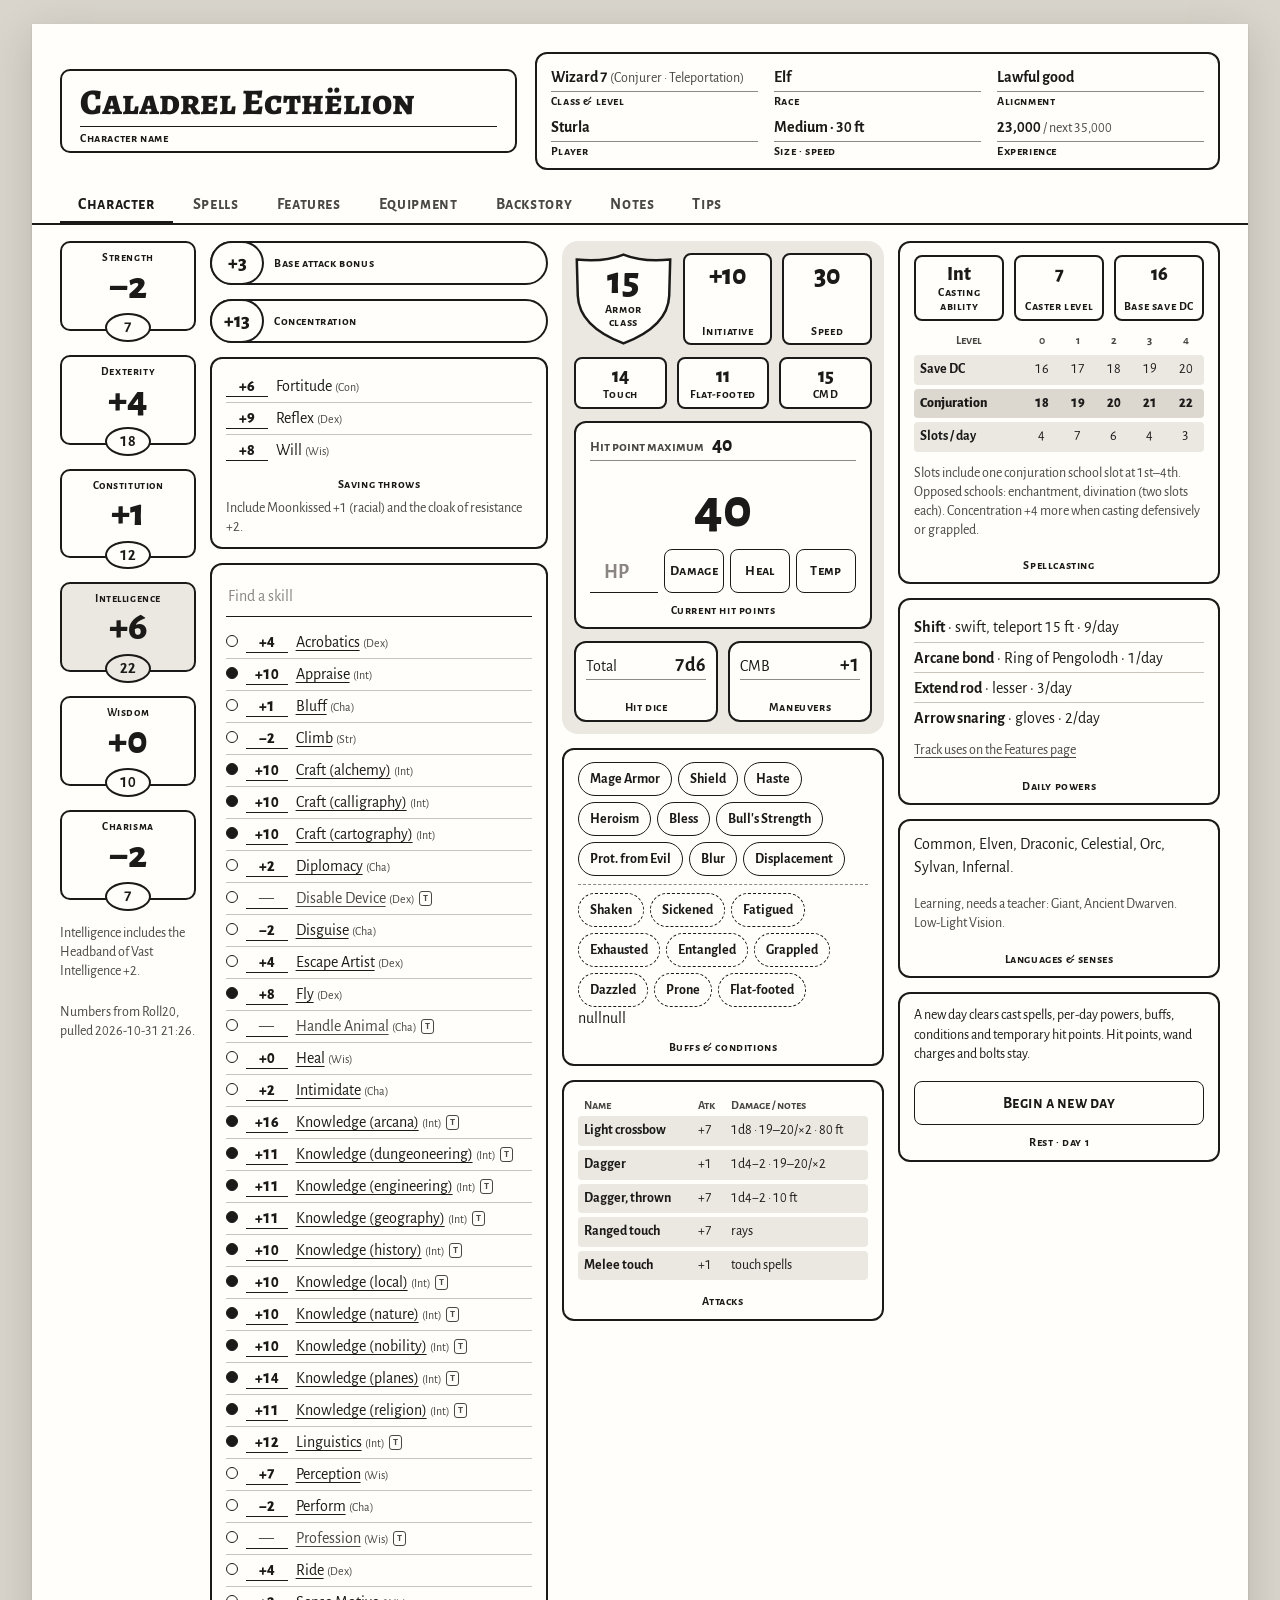
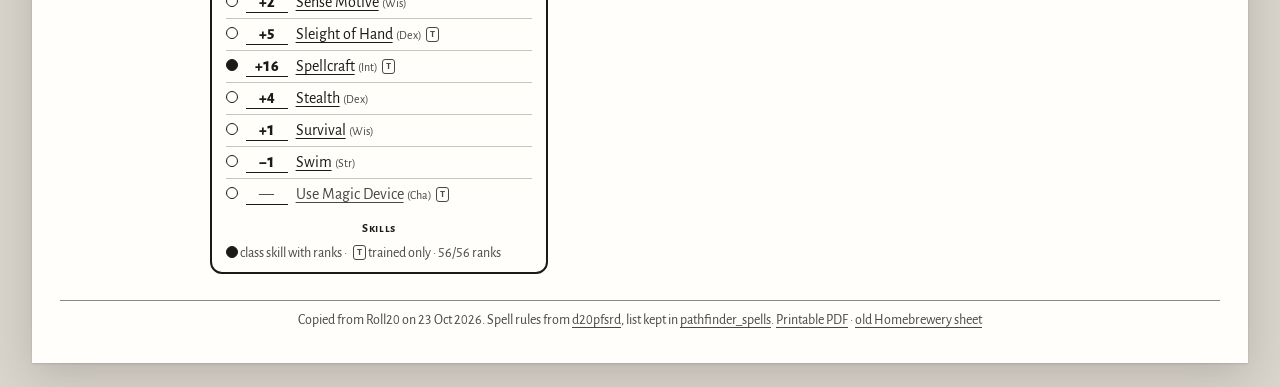
==== site/index.html @ cf898546 "feat(site): slots-left bar and cast buttons on the Spells tab Sticky bar with prepared slots left pe" ====
<!doctype html>
<html lang="en">
<head>
<meta charset="utf-8">
<meta name="viewport" content="width=device-width, initial-scale=1, viewport-fit=cover">
<meta name="robots" content="noindex, nofollow">
<meta name="theme-color" content="#d8d4cb">
<title>Caladrel Ecthëlion · Wizard 7</title>
<link rel="preload" href="fonts/AlegreyaSans-400-latin.woff2" as="font" type="font/woff2" crossorigin>
<link rel="preload" href="fonts/AlegreyaSansSC-700-latin.woff2" as="font" type="font/woff2" crossorigin>
<link rel="stylesheet" href="fonts/alegreya.css?v=10">
<link rel="stylesheet" href="paper.css?v=10">
<link rel="stylesheet" href="sheet.css?v=15">
<link rel="manifest" href="manifest.json">
<link rel="apple-touch-icon" href="apple-touch-icon.png">
<link rel="icon" href="data:image/svg+xml,%3Csvg xmlns='http://www.w3.org/2000/svg' viewBox='0 0 32 32'%3E%3Cpath d='M16 2 29 7v9c0 7-6 12-13 14C9 28 3 23 3 16V7z' fill='%23fff' stroke='%23111' stroke-width='2'/%3E%3Ctext x='16' y='21' font-family='serif' font-weight='700' font-size='13' text-anchor='middle'%3E15%3C/text%3E%3C/svg%3E">
</head>
<body>
<div class="paper">

<header class="masthead">
  <div class="namebox">
    <div class="scroll">
      <span class="field-line name">Caladrel Ecthëlion</span>
      <span class="lbl">Character name</span>
    </div>
  </div>
  <dl class="bio box">
    <div><dt>Class &amp; level</dt><dd>Wizard 7 <span class="nb">(Conjurer · Teleportation)</span></dd></div>
    <div><dt>Race</dt><dd>Elf</dd></div>
    <div><dt>Alignment</dt><dd>Lawful good</dd></div>
    <div><dt>Player</dt><dd>Sturla</dd></div>
    <div><dt>Size · speed</dt><dd>Medium · 30 ft</dd></div>
    <div><dt>Experience</dt><dd>23,000 <span class="nb">/ next 35,000</span></dd></div>
  </dl>
</header>

<nav class="tabs" aria-label="Sheet pages">
  <a class="tab" href="#character">Character</a>
  <a class="tab" href="#spells">Spells</a>
  <a class="tab" href="#features">Features</a>
  <a class="tab" href="#gear">Equipment</a>
  <a class="tab" href="#story">Backstory</a>
  <a class="tab" href="#notes">Notes</a>
  <a class="tab" href="#tips">Tips</a>
</nav>

<main>
<!-- ============ CHARACTER ============ -->
<section id="s-character" class="page page-character" aria-labelledby="h-character">
  <h2 id="h-character" class="visually-hidden">Character</h2>

  <div class="col col-abilities">
    <ul class="abilities" aria-label="Ability scores">
      <li class="ability"><span class="lbl">Strength</span><b class="mod" data-f="abilities.Str.mod" data-fmt="sign">−2</b><span class="score" data-f="abilities.Str.score">7</span></li>
      <li class="ability"><span class="lbl">Dexterity</span><b class="mod" data-f="abilities.Dex.mod" data-fmt="sign">+4</b><span class="score" data-f="abilities.Dex.score">18</span></li>
      <li class="ability"><span class="lbl">Constitution</span><b class="mod" data-f="abilities.Con.mod" data-fmt="sign">+1</b><span class="score" data-f="abilities.Con.score">12</span></li>
      <li class="ability key-ability"><span class="lbl">Intelligence</span><b class="mod" data-f="abilities.Int.mod" data-fmt="sign">+6</b><span class="score" data-f="abilities.Int.score">22</span></li>
      <li class="ability"><span class="lbl">Wisdom</span><b class="mod" data-f="abilities.Wis.mod" data-fmt="sign">+0</b><span class="score" data-f="abilities.Wis.score">10</span></li>
      <li class="ability"><span class="lbl">Charisma</span><b class="mod" data-f="abilities.Cha.mod" data-fmt="sign">−2</b><span class="score" data-f="abilities.Cha.score">7</span></li>
    </ul>
    <p class="fine">Intelligence includes the Headband of Vast Intelligence +2.</p>
    <p class="fine" id="facts-src"></p>
  </div>

  <div class="col col-skills">
    <div class="pill"><b data-f="bab" data-fmt="sign">+3</b><span class="lbl">Base attack bonus</span></div>
    <div class="pill"><b data-f="concentration" data-fmt="sign">+13</b><span class="lbl">Concentration</span></div>

    <div class="box panel saves">
      <ul class="lines">
        <li><span class="slot" data-f="saves.fort" data-fmt="sign">+6</span><span class="nm">Fortitude <small>(Con)</small></span></li>
        <li><span class="slot" data-f="saves.ref" data-fmt="sign">+9</span><span class="nm">Reflex <small>(Dex)</small></span></li>
        <li><span class="slot" data-f="saves.will" data-fmt="sign">+8</span><span class="nm">Will <small>(Wis)</small></span></li>
      </ul>
      <span class="lbl">Saving throws</span>
      <p class="fine">Include Moonkissed +1 (racial) and the cloak of resistance +2.</p>
    </div>

    <div class="box panel skills">
      <label class="visually-hidden" for="skill-q">Find a skill</label>
      <input class="input skill-q" id="skill-q" type="search" placeholder="Find a skill" autocomplete="off">
      <ul class="lines bubbles" id="skill-list"></ul>
      <span class="lbl">Skills</span>
      <p class="fine"><i class="bub on" aria-hidden="true"></i> class skill with ranks · <span class="tr">T</span> trained only · <span data-f="ranks.spent">56</span>/<span data-f="ranks.pool">56</span> ranks</p>
    </div>
  </div>

  <div class="col col-combat">
    <div class="grey">
      <div class="trio">
        <div class="shield" aria-label="Armor class"><b data-f="ac">15</b><span class="lbl">Armor<br>class</span></div>
        <div class="sq"><b data-f="initiative" data-fmt="sign">+10</b><span class="lbl">Initiative</span></div>
        <div class="sq"><b data-f="speed">30</b><span class="lbl">Speed</span></div>
      </div>
      <div class="trio small">
        <div class="sq"><b data-f="touch">14</b><span class="lbl">Touch</span></div>
        <div class="sq"><b data-f="flatfooted">11</b><span class="lbl">Flat-footed</span></div>
        <div class="sq"><b data-f="cmd">15</b><span class="lbl">CMD</span></div>
      </div>

      <div class="box hp" aria-labelledby="hp-lbl">
        <p class="max">Hit point maximum <span class="u" data-f="hp_max">40</span></p>
        <div class="hp-row">
          <output class="hp-now" id="hp-now" aria-live="polite">40</output>
          <span class="hp-temp" id="hp-temp-wrap" hidden>+<output id="hp-temp">0</output> temp</span>
          <span class="state" id="hp-stamp" hidden>Disabled</span>
        </div>
        <div class="hp-ctl">
          <label class="visually-hidden" for="hp-amt">Amount</label>
          <input class="input hp-amt" id="hp-amt" type="number" inputmode="numeric" min="0" max="99" placeholder="HP">
          <button class="btn" type="button" data-hp="dmg">Damage</button>
          <button class="btn" type="button" data-hp="heal">Heal</button>
          <button class="btn" type="button" data-hp="temp">Temp</button>
        </div>
        <span class="lbl" id="hp-lbl">Current hit points</span>
      </div>

      <div class="duo">
        <div class="box sm"><p class="pair"><span>Total</span><b data-f="hit_dice">7d6</b></p><span class="lbl">Hit dice</span></div>
        <div class="box sm"><p class="pair"><span>CMB</span><b data-f="cmb" data-fmt="sign">+1</b></p><span class="lbl">Maneuvers</span></div>
      </div>
    </div>

    <div class="box fx-box">
      <div data-fx></div>
      <span class="lbl">Buffs &amp; conditions</span>
    </div>

    <div class="box attacks">
      <table class="grid">
        <thead><tr><th scope="col">Name</th><th scope="col">Atk</th><th scope="col">Damage / notes</th></tr></thead>
        <tbody>
          <tr><th scope="row">Light crossbow</th><td data-f="attacks.crossbow_light.atk">+7</td><td data-f="attacks.crossbow_light.line">1d8 · 19–20/×2 · 80 ft</td></tr>
          <tr><th scope="row">Dagger</th><td data-f="attacks.dagger.atk">+1</td><td data-f="attacks.dagger.line">1d4−2 · 19–20/×2</td></tr>
          <tr><th scope="row">Dagger, thrown</th><td data-f="attacks.dagger_thrown.atk">+7</td><td data-f="attacks.dagger_thrown.line">1d4−2 · 10 ft</td></tr>
          <tr><th scope="row">Ranged touch</th><td data-f="ranged" data-fmt="sign">+7</td><td>rays</td></tr>
          <tr><th scope="row">Melee touch</th><td data-f="melee" data-fmt="sign">+1</td><td>touch spells</td></tr>
        </tbody>
      </table>
      <span class="lbl">Attacks</span>
    </div>
  </div>

  <div class="col col-casting">
    <div class="box casting">
      <div class="trio small">
        <div class="sq"><b>Int</b><span class="lbl">Casting ability</span></div>
        <div class="sq"><b data-f="caster_level">7</b><span class="lbl">Caster level</span></div>
        <div class="sq"><b data-f="dc.0">16</b><span class="lbl">Base save DC</span></div>
      </div>
      <table class="grid dc">
        <caption class="visually-hidden">Spell save DCs and slots by spell level</caption>
        <thead><tr><th scope="col">Level</th><th scope="col">0</th><th scope="col">1</th><th scope="col">2</th><th scope="col">3</th><th scope="col">4</th></tr></thead>
        <tbody>
          <tr><th scope="row">Save DC</th><td data-f="dc.0">16</td><td data-f="dc.1">17</td><td data-f="dc.2">18</td><td data-f="dc.3">19</td><td data-f="dc.4">20</td></tr>
          <tr class="hl"><th scope="row">Conjuration</th><td data-f="dc_conj.0">18</td><td data-f="dc_conj.1">19</td><td data-f="dc_conj.2">20</td><td data-f="dc_conj.3">21</td><td data-f="dc_conj.4">22</td></tr>
          <tr><th scope="row">Slots / day</th><td data-f="slots.0">4</td><td data-f="slots.1">7</td><td data-f="slots.2">6</td><td data-f="slots.3">4</td><td data-f="slots.4">3</td></tr>
        </tbody>
      </table>
      <p class="fine">Slots include one conjuration school slot at 1st–4th. Opposed schools: enchantment, divination (two slots each). Concentration +4 more when casting defensively or grappled.</p>
      <span class="lbl">Spellcasting</span>
    </div>

    <div class="box">
      <ul class="lines plain">
        <li><b>Shift</b> · swift, teleport 15 ft · <span data-f="uses.shift">9</span>/day</li>
        <li><b>Arcane bond</b> · Ring of Pengolodh · <span data-f="uses.bond">1</span>/day</li>
        <li><b>Extend rod</b> · lesser · <span data-f="uses.rod">3</span>/day</li>
        <li><b>Arrow snaring</b> · gloves · <span data-f="uses.gloves">2</span>/day</li>
      </ul>
      <p class="fine"><a href="#features">Track uses on the Features page</a></p>
      <span class="lbl">Daily powers</span>
    </div>

    <div class="box">
      <p><span data-f="languages">Common, Elven, Draconic, Celestial, Orc, Sylvan, Infernal</span>.</p>
      <p class="fine">Learning, needs a teacher: <span data-f="learning">Giant, Ancient Dwarven</span>. <span data-f="senses">Low-light vision</span>.</p>
      <span class="lbl">Languages &amp; senses</span>
    </div>

    <div class="box day">
      <p>A new day clears cast spells, per-day powers, buffs, conditions and temporary hit points. Hit points, wand charges and bolts stay.</p>
      <button class="btn wide" type="button" id="new-day">Begin a new day</button>
      <span class="lbl">Rest · <span id="day-aside"></span></span>
    </div>
  </div>
</section>

<!-- ============ SPELLS ============ -->
<section id="s-spells" class="page page-spells" aria-labelledby="h-spells">
  <h2 id="h-spells" class="visually-hidden">Spells</h2>

  <div class="spell-head">
    <div class="namebox small"><div class="scroll"><span class="field-line">Wizard · Conjurer</span><span class="lbl">Spellcasting class</span></div></div>
    <div class="box spell-stats">
      <div class="sq"><b>Int</b><span class="lbl">Ability</span></div>
      <div class="sq"><b><span data-f="dc.0">16</span><small>+lvl</small></b><span class="lbl">Save DC</span></div>
      <div class="sq"><b><span data-f="dc_conj.0">18</span><small>+lvl</small></b><span class="lbl">Conj. DC</span></div>
      <div class="sq"><b data-f="ranged" data-fmt="sign">+7</b><span class="lbl">Ranged touch</span></div>
    </div>
  </div>

  <div class="spell-tools">
    <div class="seg" role="group" aria-label="Which spells to show">
      <button class="seg-b" type="button" data-view="known" aria-pressed="true">All known</button>
      <button class="seg-b" type="button" data-view="prepared" aria-pressed="false">Prepared</button>
    </div>
    <label class="visually-hidden" for="book-q">Search the spellbook</label>
    <input class="input" id="book-q" type="search" placeholder="Search spells" autocomplete="off">
  </div>
  <p class="fine spell-help">Tap the bubble to prepare a spell (opposed-school spells take two slots). Tap a box when you cast it. Tap the name for the full rules and a Cast button. The bar shows prepared slots left at each level; tap it to jump there. <span id="book-src"></span></p>
  <div class="slot-bar" data-slotbar role="group" aria-label="Prepared slots left, by spell level"></div>

  <div id="book" class="spell-levels"><p class="empty">Opening the spellbook…</p></div>
  <p class="fine center"><a href="https://sturlabragason.github.io/pathfinder_spells/caladrel_ecthelion/">Caladrel's spell list</a> · <a href="https://sturlabragason.github.io/pathfinder_spells/">Every wizard spell</a></p>
</section>

<!-- ============ FEATURES ============ -->
<section id="s-features" class="page page-features" aria-labelledby="h-features">
  <h2 id="h-features" class="visually-hidden">Features</h2>
  <div class="box feature-box" id="power-list-box">
    <div id="power-list" class="features"></div>
    <span class="lbl">Class features &amp; daily uses</span>
  </div>
  <div class="box">
    <div class="features">
      <p><b><i><a href="https://www.d20pfsrd.com/feats/general-feats/spell-focus/" rel="noopener">Spell Focus (Conjuration)</a>.</i></b> +1 DC on conjuration spells. Bonus feat from Overwhelming Magic.</p>
      <p><b><i><a href="https://www.d20pfsrd.com/feats/general-feats/greater-spell-focus/" rel="noopener">Greater Spell Focus (Conjuration)</a>.</i></b> +1 DC more on conjuration spells.</p>
      <p><b><i><a href="https://www.d20pfsrd.com/feats/combat-feats/improved-initiative-combat/" rel="noopener">Improved Initiative</a>.</i></b> +4 on initiative.</p>
      <p><b><i><a href="https://www.d20pfsrd.com/feats/general-feats/combat-casting/" rel="noopener">Combat Casting</a>.</i></b> +4 on concentration checks to cast defensively or while grappled.</p>
      <p><b><i><a href="https://www.d20pfsrd.com/feats/general-feats/eschew-materials/" rel="noopener">Eschew Materials</a>.</i></b> No material components costing 1 gp or less.</p>
      <p><b><i><a href="https://www.d20pfsrd.com/feats/item-creation-feats/scribe-scroll-item-creation/" rel="noopener">Scribe Scroll</a>.</i></b> Wizard bonus feat.</p>
      <p><b><i><a href="https://www.d20pfsrd.com/feats/general-feats/augment-summoning/" rel="noopener">Augment Summoning</a>.</i></b> Creatures you summon get +4 enhancement to Strength and Constitution.</p>
    </div>
    <span class="lbl">Feats</span>
  </div>
  <div class="box">
    <div class="features">
      <p><b><i><a href="https://www.d20pfsrd.com/traits/race-traits/warrior-of-old/" rel="noopener">Warrior of Old</a>.</i></b> +2 trait bonus on initiative.</p>
      <p><b><i><a href="https://www.d20pfsrd.com/races/core-races/elf/#alternate_racial_traits" rel="noopener">Moonkissed</a>.</i></b> +1 racial bonus on all saving throws. Replaces elven immunities (no sleep immunity) and keen senses.</p>
      <p><b><i><a href="https://www.d20pfsrd.com/races/core-races/elf/#alternate_racial_traits" rel="noopener">Overwhelming Magic</a>.</i></b> Spell Focus as a bonus feat. Replaces elven magic and weapon familiarity.</p>
      <p><b><i><a href="https://www.d20pfsrd.com/races/core-races/elf/#standard_racial_traits" rel="noopener">Low-light vision</a>.</i></b> See twice as far as humans in dim light.</p>
    </div>
    <span class="lbl">Traits &amp; racial features</span>
  </div>
</section>

<!-- ============ EQUIPMENT ============ -->
<section id="s-gear" class="page page-gear" aria-labelledby="h-gear">
  <h2 id="h-gear" class="visually-hidden">Equipment</h2>
  <div class="box equipment">
    <ul class="coins" aria-label="Money">
      <li><span class="lbl">CP</span><b data-f="money.cp">0</b></li>
      <li><span class="lbl">SP</span><b data-f="money.sp">0</b></li>
      <li class="gp"><span class="lbl">GP</span><b data-f="money.gp">14</b></li>
      <li><span class="lbl">PP</span><b data-f="money.pp">0</b></li>
    </ul>
    <div class="equip-lists">
      <h3 class="sub">Worn &amp; wielded</h3>
      <ul class="lines items" id="kit-worn"></ul>
      <h3 class="sub">Pack</h3>
      <ul class="lines items" id="kit-pack"></ul>
    </div>
    <span class="lbl">Equipment</span>
  </div>
  <div class="box">
    <ul class="lines items checks" id="kit-scrolls"></ul>
    <span class="lbl">Scrolls · <span id="scroll-count"></span></span>
  </div>
  <div class="box">
    <ul class="lines items">
      <li><span>Carried</span><b><span data-f="load.carried">19.5</span> lb</b></li>
      <li><span>Light / medium / heavy</span><b><span data-f="load.light">23</span> / <span data-f="load.medium">46</span> / <span data-f="load.heavy">70</span> lb</b></li>
      <li><span>Lift over head · off ground · drag</span><b><span data-f="load.lift_head">70</span> · <span data-f="load.lift_ground">140</span> · <span data-f="load.drag">350</span></b></li>
    </ul>
    <span class="lbl">Load</span>
  </div>
</section>

<!-- ============ BACKSTORY ============ -->
<section id="s-story" class="page page-story" aria-labelledby="h-story">
  <h2 id="h-story" class="visually-hidden">Backstory</h2>

  <dl class="box bio looks">
    <div><dt>Age</dt><dd>85</dd></div>
    <div><dt>Height</dt><dd>6 ft 2 in</dd></div>
    <div><dt>Weight</dt><dd>140 lb</dd></div>
    <div><dt>Eyes</dt><dd>Dark blue</dd></div>
    <div><dt>Hair</dt><dd>Dark silver-grey</dd></div>
    <div><dt>Gender</dt><dd>Male</dd></div>
    <div><dt>Deity</dt><dd class="unrec">not recorded</dd></div>
    <div><dt>Homeland</dt><dd class="unrec">not recorded</dd></div>
  </dl>

  <div class="box portrait-box">
    <figure class="portrait"><img src="caladrel-720.jpg?v=1" width="720" height="720" alt="Portrait of Caladrel: a silver-haired elf wizard in dark robes" loading="lazy" decoding="async"></figure>
    <span class="lbl">Character appearance</span>
  </div>

  <div class="box prose">
    <p>Beneath the unwavering gaze of a full moon, I drew my first breath. Crystalline spires, rising defiantly from the desert's embrace, bore silent witness. Here, in this city of mirrors and secrets, my destiny was etched.</p>
    <p>While others sought solace in fleeting moments of joy, my days were claimed by ancient knowledge and relentless discipline. Tutors, their eyes heavy with the burdens of lost realms, schooled me in the shadows and wonders lurking just beyond the veil of reality. And while children danced under the moonlight's caress, I wrestled with ethereal forces. I felt an innate potential surging within, a promise that one day, my fingers would weave patterns powerful enough to challenge and reshape the very fabric of existence.</p>
    <p>The legacy of the Ecthëlions whispered its weighty expectations, an ever-present echo in my every step. Though born of noble blood, the warmth of my parents' embrace was a tale I knew only from secondhand whispers. Their lives, so intertwined with the affairs of realms and realities beyond, left little room for the son who walked among them.</p>
    <p>In the heart of this maze of reflections, surrounded by the weight of ancient legacies, my resolve was forged. The arcane became more than just gestures and incantations; it was the very essence of my being. To many, my words seemed ensnared in cryptic mysteries, but to me, they were the desperate utterances of one who has peered into the abyss and felt its chilling stare in return.</p>
    <p>As night's mantle enveloped the city, I felt the pull of a deeper, darker purpose. Beneath the very stars that witnessed my birth, a burning resolve kindled. I would harness the boundless powers of the cosmos, pit ancient evil against eldritch horrors, and in the crucible of that apocalyptic clash, eradicate the scourge of malevolence. For within the vast expanse of the universe's enigmas, one truth was irrefutable: I was destined to be its instrument of reckoning.</p>
    <span class="lbl">Character backstory</span>
  </div>

  <div class="box unrec-box">
    <ul class="checklist">
      <li>The two free spells for level 6 are Sleet Storm and Ablative Barrier.</li>
      <li>4th-level slots: the rules give 3 (1 + Int bonus + school slot). The older sheet said 2.</li>
      <li>Moonkissed's +1 on saves isn't in the Roll20 totals. With it: Fort +6, Ref +9, Will +8.</li>
      <li>Roll20 shows concentration +16. Caster level 7 + Int 6 gives +13.</li>
      <li>Deity and homeland are blank.</li>
    </ul>
    <span class="lbl">To check with the GM</span>
  </div>
</section>

<!-- ============ NOTES ============ -->
<section id="s-notes" class="page page-notes" aria-labelledby="h-notes">
  <h2 id="h-notes" class="visually-hidden">Notes</h2>
  <div class="box">
    <ul class="checklist">
      <li>Miniature shovel, 10 gp: focus for Create Pit (Eschew Materials doesn't cover foci).</li>
    </ul>
    <span class="lbl">To buy</span>
  </div>

  <div class="box" lang="is">
    <ul class="lines items">
      <li><span>Ægnor Ecthëlion</span><b>faðir</b></li>
      <li><span>Tuilë Ecthëlion</span><b>móðir</b></li>
      <li><span>Beren Ecthëlion</span><b>afi</b></li>
      <li><span>Haruuv</span><b>galdrameistari, Horeck</b></li>
      <li><span>Elísen Venra</span><b>yfirbókavörður, Horeck</b></li>
      <li><span>Alicia</span><b>leynireglutengiliður</b></li>
      <li><span>Valeska Evergreen</span><b>Lathander hof</b></li>
      <li><span>Tristar</span><b>æðstiprestur Lathanders, Ruthol</b></li>
      <li><span>Safana</span><b>rauð eldseiðkona</b></li>
      <li><span>Bernharð</span><b>fjallamaður</b></li>
    </ul>
    <span class="lbl">Fólk · allies &amp; contacts</span>
  </div>

  <div class="box" lang="is">
    <h3 class="sub">Regla Rauða Riddarans</h3>
    <ul class="lines items">
      <li><span>Sahdina</span><b>skipuleggjandi</b></li>
      <li><span>Ulgrim</span><b>hátt settur · bogi</b></li>
      <li><span>Tarvic</span><b>meðlimur · melee</b></li>
      <li><span>Styrmir, Ormur</span><b>skátar</b></li>
      <li class="dead"><span>Páll</span><b>handaxir · dáinn</b></li>
      <li class="dead"><span>Jón</span><b>langsverð, lásbogi · dáinn</b></li>
    </ul>
    <p class="fine">Lausamenn: Ormur, fær með boga, skáti. Styrmir, ekki ferskur.</p>
    <h3 class="sub">Leyniregla Áttavitans</h3>
    <p>Kenniorð: „Það lítur út fyrir að það ætli að rigna í kvöld.“ Ákveðin týpa af drykkjum. Áttaviti. Óvinir reglunnar.</p>
    <span class="lbl">Reglur · organizations</span>
  </div>

  <div class="box" lang="is">
    <ul class="lines items">
      <li><span>Korras</span><b>höfuðborg</b></li>
      <li><span>Horeck</span><b>galdraborg</b></li>
      <li><span>Ragholt</span><b>námubær</b></li>
      <li><span>Vekk</span><b>hafnarborg í vestri</b></li>
      <li><span>Ruthol</span><b>klaustur Lathanders</b></li>
      <li><span>Nanfort við „Lake“</span><b>fen, hættulegt</b></li>
      <li><span>Skull Island</span><b>tengist gamla heiminum</b></li>
    </ul>
    <p class="fine">Horeck: Torven Windborrow bæjarstjóri (B Caravan), Jane aðalskona, Kuldo kynntur fyrir okkur. Fjöllin hjá Horeck: risar, drekar, fleiri óvættir. Nanfort: kentárar, tröll, wyverns, bugbears.</p>
    <span class="lbl">Staðir · places</span>
  </div>

  <div class="box" lang="is">
    <ul class="lines items">
      <li><span>Ný vagnlest</span><b>Larúka stjóri</b></li>
      <li class="note"><span>Halon, Aeslin, nokkrir málaliðar</span></li>
      <li><span>Úr tröllahelli</span><b>töframerki</b></li>
      <li class="note"><span>lítil sýni af sveppum og mosa</span></li>
      <li><span>Dagur 13</span><b>frá Ruthol</b></li>
    </ul>
    <span class="lbl">Ferðin · the journey</span>
  </div>
</section>

<!-- ============ WIZARD TIPS ============ -->
<section id="s-tips" class="page page-tips" aria-labelledby="h-tips">
  <h2 id="h-tips" class="visually-hidden">Wizard tips</h2>

  <div class="box">
    <div class="features tips">
      <p><b><i>Act first, shape the fight.</i></b> Initiative <b data-f="initiative" data-fmt="sign">+10</b> (Improved Initiative + Warrior of Old) means you usually go before the enemy. Spend that turn on control, not damage: a blinded, nauseated or grappled enemy is worth more to the party than a few hit points of damage.</p>
      <p><b><i><a href="https://www.d20pfsrd.com/magic/all-spells/b/black-tentacles/" rel="noopener">Black Tentacles</a>.</i></b> No save and no spell resistance. The tentacles grapple everything in a 20-ft radius with CMB +12 (caster level 7, +4 Str, +1 size), one roll for the whole area each round. Your best opener against a group, but allies in the area get grappled too.</p>
      <p><b><i><a href="https://www.d20pfsrd.com/magic/all-spells/g/glitterdust/" rel="noopener">Glitterdust</a>.</i></b> Will DC <span data-f="dc_conj.2">20</span> or blinded. Even on a save, invisible creatures are outlined and everyone in it takes −40 on Stealth. Blinded creatures save again at the end of each of their turns, so the party should hit them fast.</p>
      <p><b><i><a href="https://www.d20pfsrd.com/magic/all-spells/s/stinking-cloud/" rel="noopener">Stinking Cloud</a>.</i></b> Fort DC <span data-f="dc_conj.3">21</span> or nauseated (only a move action each turn). Creatures that stay inside save again every round. It is fog too: it blocks your line of sight and the party's arrows.</p>
      <p><b><i><a href="https://www.d20pfsrd.com/magic/all-spells/c/create-pit/" rel="noopener">Create Pit</a> / <a href="https://www.d20pfsrd.com/magic/all-spells/s/spiked-pit/" rel="noopener">Spiked Pit</a>.</i></b> Reflex DC <span data-f="dc_conj.2">20</span> / <span data-f="dc_conj.3">21</span>. At caster level 7 the pit is 30 ft deep (falling damage), Climb DC 25 to get out; Spiked Pit adds 2d6 piercing on the fall and 1d6 a round to climbers. Creatures that end their turn next to it save at +2 or slide in, and a bull rush into it allows no save. It needs a horizontal surface.</p>
      <p><b><i>Spell resistance.</i></b> Nearly all your control is conjuration (creation): Black Tentacles, Glitterdust, Web, Stinking Cloud, the pits, Grease, Aqueous Orb, Sleet Storm all say <i>SR no</i>. Against outsiders, fey and casters with SR, use those first.</p>
    </div>
    <span class="lbl">Opening moves &amp; control</span>
  </div>

  <div class="box">
    <div class="features tips">
      <p><b><i>Every turn.</i></b> One standard action (a spell), one move, one swift. Shift is your swift: 15 ft of teleport that provokes no attacks of opportunity, so Shift out of reach, then cast normally.</p>
      <p><b><i>Casting defensively.</i></b> DC 15 + twice the spell level. Concentration +<span data-f="concentration">13</span>, +4 from Combat Casting = +17: 1st level always works, 2nd on a 2+, 3rd on a 4+, 4th on a 6+. Shift or a 5-ft step needs no roll, so try those first.</p>
      <p><b><i>Summons take a full round.</i></b> Summon Monster has a 1-round casting time: it takes effect just before your next turn, and the creature then acts on your turn. Being hit while casting forces a concentration check, so summon from behind the line. Summoner's charm adds 3 rounds, Augment Summoning gives +4 Str and Con (+2 to hit and damage, +2 hp per Hit Die).</p>
      <p><b><i>The extend rod is free.</i></b> As a prepared caster you use the lesser extend rod without a longer casting time. It works on spells of 3rd level or lower, so not Black Tentacles.</p>
      <p><b><i>Spellcraft +16.</i></b> Identifying a spell as it is cast is DC 15 + spell level, so spells of 2nd level or lower are automatic and even 7th level needs only a 6. Tell the table what the enemy caster is doing and whether to Dispel it.</p>
    </div>
    <span class="lbl">Action economy</span>
  </div>

  <div class="box">
    <div class="features tips">
      <p><b><i>Mage Armor every morning.</i></b> AC <span data-f="ac">15</span> → 19 (touch AC is unchanged), 7 hours. Use the extend rod for 14 hours, or Master of Pentacles for 9.</p>
      <p><b><i>Shift, <span data-f="uses.shift">9</span>/day.</i></b> They come back every day. Use them for movement and repositioning, not only for escapes.</p>
      <p><b><i>Arcane bond, 1/day.</i></b> Casts any spell in your spellbook without preparing it. Keep it for the spell you didn't expect to need: Dispel Magic, Fly, Rope Trick, Aqueous Orb. Divination and enchantment are your opposed schools and take two slots each to prepare.</p>
      <p><b><i>Master of Pentacles, 1/day.</i></b> Caster level 9 for the duration of one conjuration spell: pits last 10 rounds instead of 8, summons 12 instead of 10 (with Summoner's charm). Use it on the fight's big spell, not on a cantrip.</p>
      <p><b><i>Lesser extend rod, <span data-f="uses.rod">3</span>/day.</i></b> Best on buffs and long fights: Haste, Fly, Glitterdust, Stinking Cloud, Summon Monster III. Summoner's charm rounds are not doubled.</p>
      <p><b><i>Scrolls.</i></b> Fog Cloud, Knock, See Invisibility, Feather Fall and Mount are utility spells you don't need to prepare. Scribe Scroll and <span data-f="gear.blank_scrolls">8</span> blank scrolls turn spare slots at the end of the day into more.</p>
    </div>
    <span class="lbl">Daily resources</span>
  </div>

  <div class="box unrec-box">
    <ul class="checklist">
      <li><b>Buy a miniature shovel (10 gp).</b> Create Pit and Spiked Pit need it as a focus. The spell component pouch only covers components with no listed cost, and Eschew Materials only covers material components, not foci. You have <span data-f="money.gp">14</span> gp.</li>
      <li><b>No sleep immunity.</b> Moonkissed traded the elven immunities for +1 on all saves: magic sleep effects work on you, and there is no +2 against enchantments.</li>
      <li><b>Your area spells hit friends.</b> Black Tentacles, Stinking Cloud, Glitterdust, Web and Sleet Storm don't pick targets. Tell the party where the area goes before you cast.</li>
      <li><b>Your own fog.</b> Obscuring Mist, Fog Cloud and Stinking Cloud block your line of sight as much as the enemy's. Cast them when you don't need to see through them.</li>
      <li><b>Web needs anchors.</b> It needs two opposite solid points or it collapses.</li>
      <li><b>You are fragile.</b> <span data-f="hp_max">40</span> hp, AC <span data-f="ac">15</span>, Str 7. Most of your control spells are medium range (170 ft at caster level 7): use it.</li>
      <li><b>Watch the load.</b> <span data-f="load.carried">19.5</span> of <span data-f="load.light">23</span> lb light load. A few more pounds is a medium load: slower and a lower Dex cap on AC.</li>
      <li><b>The wand doesn't recharge.</b> <span data-f="gear.wand">19</span> charges of detect magic in total. The cantrip is divination, an opposed school, so preparing it costs two of your <span data-f="slots.0">4</span> cantrip slots. Pick which one you spend.</li>
    </ul>
    <span class="lbl">Common pitfalls</span>
  </div>

  <p class="fine">Rules quoted from <a href="https://www.d20pfsrd.com/magic/">d20pfsrd</a> and the spellbook; numbers come from the Roll20 sheet and update with it.</p>
</section>
</main>

<footer class="foot">
  <p>Copied from Roll20 on 23 Oct 2026. Spell rules from <a href="https://www.d20pfsrd.com/magic/">d20pfsrd</a>, list kept in <a href="https://github.com/sturlabragason/pathfinder_spells">pathfinder_spells</a>. <a href="caladrel-ecthelion.pdf">Printable PDF</a> · <a href="homebrewery/">old Homebrewery sheet</a></p>
</footer>
</div>

<script src="data/sheet.js?v=14" defer></script>
<script src="sheet.js?v=14" defer></script>
</body>
</html>
---- site/fonts/alegreya.css ----
@font-face { font-family: 'Alegreya SC'; font-style: normal; font-weight: 700; font-display: swap; src: url(AlegreyaSC-700-latin-ext.woff2) format('woff2'); unicode-range: U+0100-02BA, U+02BD-02C5, U+02C7-02CC, U+02CE-02D7, U+02DD-02FF, U+0304, U+0308, U+0329, U+1D00-1DBF, U+1E00-1E9F, U+1EF2-1EFF, U+2020, U+20A0-20AB, U+20AD-20C4, U+2113, U+2C60-2C7F, U+A720-A7FF; }
@font-face { font-family: 'Alegreya SC'; font-style: normal; font-weight: 700; font-display: swap; src: url(AlegreyaSC-700-latin.woff2) format('woff2'); unicode-range: U+0000-00FF, U+0131, U+0152-0153, U+02BB-02BC, U+02C6, U+02DA, U+02DC, U+0304, U+0308, U+0329, U+2000-206F, U+20AC, U+2122, U+2191, U+2193, U+2212, U+2215, U+FEFF, U+FFFD; }
@font-face { font-family: 'Alegreya SC'; font-style: normal; font-weight: 800; font-display: swap; src: url(AlegreyaSC-800-latin-ext.woff2) format('woff2'); unicode-range: U+0100-02BA, U+02BD-02C5, U+02C7-02CC, U+02CE-02D7, U+02DD-02FF, U+0304, U+0308, U+0329, U+1D00-1DBF, U+1E00-1E9F, U+1EF2-1EFF, U+2020, U+20A0-20AB, U+20AD-20C4, U+2113, U+2C60-2C7F, U+A720-A7FF; }
@font-face { font-family: 'Alegreya SC'; font-style: normal; font-weight: 800; font-display: swap; src: url(AlegreyaSC-800-latin.woff2) format('woff2'); unicode-range: U+0000-00FF, U+0131, U+0152-0153, U+02BB-02BC, U+02C6, U+02DA, U+02DC, U+0304, U+0308, U+0329, U+2000-206F, U+20AC, U+2122, U+2191, U+2193, U+2212, U+2215, U+FEFF, U+FFFD; }
@font-face { font-family: 'Alegreya Sans'; font-style: italic; font-weight: 400; font-display: swap; src: url(AlegreyaSans-400i-latin-ext.woff2) format('woff2'); unicode-range: U+0100-02BA, U+02BD-02C5, U+02C7-02CC, U+02CE-02D7, U+02DD-02FF, U+0304, U+0308, U+0329, U+1D00-1DBF, U+1E00-1E9F, U+1EF2-1EFF, U+2020, U+20A0-20AB, U+20AD-20C4, U+2113, U+2C60-2C7F, U+A720-A7FF; }
@font-face { font-family: 'Alegreya Sans'; font-style: italic; font-weight: 400; font-display: swap; src: url(AlegreyaSans-400i-latin.woff2) format('woff2'); unicode-range: U+0000-00FF, U+0131, U+0152-0153, U+02BB-02BC, U+02C6, U+02DA, U+02DC, U+0304, U+0308, U+0329, U+2000-206F, U+20AC, U+2122, U+2191, U+2193, U+2212, U+2215, U+FEFF, U+FFFD; }
@font-face { font-family: 'Alegreya Sans'; font-style: italic; font-weight: 700; font-display: swap; src: url(AlegreyaSans-700i-latin-ext.woff2) format('woff2'); unicode-range: U+0100-02BA, U+02BD-02C5, U+02C7-02CC, U+02CE-02D7, U+02DD-02FF, U+0304, U+0308, U+0329, U+1D00-1DBF, U+1E00-1E9F, U+1EF2-1EFF, U+2020, U+20A0-20AB, U+20AD-20C4, U+2113, U+2C60-2C7F, U+A720-A7FF; }
@font-face { font-family: 'Alegreya Sans'; font-style: italic; font-weight: 700; font-display: swap; src: url(AlegreyaSans-700i-latin.woff2) format('woff2'); unicode-range: U+0000-00FF, U+0131, U+0152-0153, U+02BB-02BC, U+02C6, U+02DA, U+02DC, U+0304, U+0308, U+0329, U+2000-206F, U+20AC, U+2122, U+2191, U+2193, U+2212, U+2215, U+FEFF, U+FFFD; }
@font-face { font-family: 'Alegreya Sans'; font-style: normal; font-weight: 400; font-display: swap; src: url(AlegreyaSans-400-latin-ext.woff2) format('woff2'); unicode-range: U+0100-02BA, U+02BD-02C5, U+02C7-02CC, U+02CE-02D7, U+02DD-02FF, U+0304, U+0308, U+0329, U+1D00-1DBF, U+1E00-1E9F, U+1EF2-1EFF, U+2020, U+20A0-20AB, U+20AD-20C4, U+2113, U+2C60-2C7F, U+A720-A7FF; }
@font-face { font-family: 'Alegreya Sans'; font-style: normal; font-weight: 400; font-display: swap; src: url(AlegreyaSans-400-latin.woff2) format('woff2'); unicode-range: U+0000-00FF, U+0131, U+0152-0153, U+02BB-02BC, U+02C6, U+02DA, U+02DC, U+0304, U+0308, U+0329, U+2000-206F, U+20AC, U+2122, U+2191, U+2193, U+2212, U+2215, U+FEFF, U+FFFD; }
@font-face { font-family: 'Alegreya Sans'; font-style: normal; font-weight: 700; font-display: swap; src: url(AlegreyaSans-700-latin-ext.woff2) format('woff2'); unicode-range: U+0100-02BA, U+02BD-02C5, U+02C7-02CC, U+02CE-02D7, U+02DD-02FF, U+0304, U+0308, U+0329, U+1D00-1DBF, U+1E00-1E9F, U+1EF2-1EFF, U+2020, U+20A0-20AB, U+20AD-20C4, U+2113, U+2C60-2C7F, U+A720-A7FF; }
@font-face { font-family: 'Alegreya Sans'; font-style: normal; font-weight: 700; font-display: swap; src: url(AlegreyaSans-700-latin.woff2) format('woff2'); unicode-range: U+0000-00FF, U+0131, U+0152-0153, U+02BB-02BC, U+02C6, U+02DA, U+02DC, U+0304, U+0308, U+0329, U+2000-206F, U+20AC, U+2122, U+2191, U+2193, U+2212, U+2215, U+FEFF, U+FFFD; }
@font-face { font-family: 'Alegreya Sans'; font-style: normal; font-weight: 800; font-display: swap; src: url(AlegreyaSans-800-latin-ext.woff2) format('woff2'); unicode-range: U+0100-02BA, U+02BD-02C5, U+02C7-02CC, U+02CE-02D7, U+02DD-02FF, U+0304, U+0308, U+0329, U+1D00-1DBF, U+1E00-1E9F, U+1EF2-1EFF, U+2020, U+20A0-20AB, U+20AD-20C4, U+2113, U+2C60-2C7F, U+A720-A7FF; }
@font-face { font-family: 'Alegreya Sans'; font-style: normal; font-weight: 800; font-display: swap; src: url(AlegreyaSans-800-latin.woff2) format('woff2'); unicode-range: U+0000-00FF, U+0131, U+0152-0153, U+02BB-02BC, U+02C6, U+02DA, U+02DC, U+0304, U+0308, U+0329, U+2000-206F, U+20AC, U+2122, U+2191, U+2193, U+2212, U+2215, U+FEFF, U+FFFD; }
@font-face { font-family: 'Alegreya Sans SC'; font-style: normal; font-weight: 500; font-display: swap; src: url(AlegreyaSansSC-500-latin-ext.woff2) format('woff2'); unicode-range: U+0100-02BA, U+02BD-02C5, U+02C7-02CC, U+02CE-02D7, U+02DD-02FF, U+0304, U+0308, U+0329, U+1D00-1DBF, U+1E00-1E9F, U+1EF2-1EFF, U+2020, U+20A0-20AB, U+20AD-20C4, U+2113, U+2C60-2C7F, U+A720-A7FF; }
@font-face { font-family: 'Alegreya Sans SC'; font-style: normal; font-weight: 500; font-display: swap; src: url(AlegreyaSansSC-500-latin.woff2) format('woff2'); unicode-range: U+0000-00FF, U+0131, U+0152-0153, U+02BB-02BC, U+02C6, U+02DA, U+02DC, U+0304, U+0308, U+0329, U+2000-206F, U+20AC, U+2122, U+2191, U+2193, U+2212, U+2215, U+FEFF, U+FFFD; }
@font-face { font-family: 'Alegreya Sans SC'; font-style: normal; font-weight: 700; font-display: swap; src: url(AlegreyaSansSC-700-latin-ext.woff2) format('woff2'); unicode-range: U+0100-02BA, U+02BD-02C5, U+02C7-02CC, U+02CE-02D7, U+02DD-02FF, U+0304, U+0308, U+0329, U+1D00-1DBF, U+1E00-1E9F, U+1EF2-1EFF, U+2020, U+20A0-20AB, U+20AD-20C4, U+2113, U+2C60-2C7F, U+A720-A7FF; }
@font-face { font-family: 'Alegreya Sans SC'; font-style: normal; font-weight: 700; font-display: swap; src: url(AlegreyaSansSC-700-latin.woff2) format('woff2'); unicode-range: U+0000-00FF, U+0131, U+0152-0153, U+02BB-02BC, U+02C6, U+02DA, U+02DC, U+0304, U+0308, U+0329, U+2000-206F, U+20AC, U+2122, U+2191, U+2193, U+2212, U+2215, U+FEFF, U+FFFD; }
@font-face { font-family: 'Alegreya Sans SC'; font-style: normal; font-weight: 800; font-display: swap; src: url(AlegreyaSansSC-800-latin-ext.woff2) format('woff2'); unicode-range: U+0100-02BA, U+02BD-02C5, U+02C7-02CC, U+02CE-02D7, U+02DD-02FF, U+0304, U+0308, U+0329, U+1D00-1DBF, U+1E00-1E9F, U+1EF2-1EFF, U+2020, U+20A0-20AB, U+20AD-20C4, U+2113, U+2C60-2C7F, U+A720-A7FF; }
@font-face { font-family: 'Alegreya Sans SC'; font-style: normal; font-weight: 800; font-display: swap; src: url(AlegreyaSansSC-800-latin.woff2) format('woff2'); unicode-range: U+0000-00FF, U+0131, U+0152-0153, U+02BB-02BC, U+02C6, U+02DA, U+02DC, U+0304, U+0308, U+0329, U+2000-206F, U+20AC, U+2122, U+2191, U+2193, U+2212, U+2215, U+FEFF, U+FFFD; }
---- site/paper.css ----
/* paper.css: shared design system for Caladrel's sheet and the spell pages.
   Pen-and-paper character sheet: white stock, black rule work, small-caps labels under each field. */

:root {
  --desk: #d9d5cc;
  --paper: #fffefa;
  --ink: #1b1a19;
  --ink-2: #4a4744;
  --rule: #8d8a85;
  --hair: #c9c5bd;
  --grey: #ebe8e1;
  --grey-2: #dcd8cf;
  --accent: #7e1d18;
  --accent-soft: #f3e3df;
  --focus: #1d4f8c;

  --sans: "Alegreya Sans", "Gill Sans", "Segoe UI", system-ui, sans-serif;
  --sc: "Alegreya Sans SC", "Alegreya Sans", system-ui, sans-serif;
  --display: "Alegreya SC", "Alegreya Sans SC", Georgia, serif;

  --t-xs: 0.75rem;
  --t-sm: 0.875rem;
  --t-md: 1rem;
  --t-lg: 1.25rem;
  --t-xl: 1.75rem;
  --t-xxl: 2.5rem;

  --r-box: 12px;
  --stroke: 2px;
  --gap: 14px;
}

*, *::before, *::after { box-sizing: border-box; }
[hidden] { display: none !important; }
html { -webkit-text-size-adjust: 100%; }
body {
  margin: 0; background: var(--desk); color: var(--ink);
  font: 400 var(--t-md)/1.4 var(--sans); font-variant-numeric: lining-nums tabular-nums;
}
a { color: inherit; text-decoration-thickness: 1px; text-underline-offset: 3px; }
a:hover { color: var(--accent); }
:focus-visible { outline: 2px solid var(--focus); outline-offset: 2px; }
.visually-hidden { position: absolute !important; width: 1px; height: 1px; overflow: hidden; clip: rect(0 0 0 0); white-space: nowrap; }
p { margin: 0 0 .6em; }
p:last-child { margin-bottom: 0; }

/* ---------- the sheet of paper ---------- */
.paper {
  background: var(--paper);
  width: min(100%, 76rem); margin: 0 auto; min-height: 100vh;
  padding: 18px 12px 28px;
}
@media (min-width: 720px) {
  .paper { margin: 24px auto; min-height: 0; padding: 28px 28px 32px; box-shadow: 0 1px 2px rgba(0,0,0,.12), 0 12px 40px rgba(40,30,20,.18); }
}

/* ---------- labels: small caps under the field ---------- */
.lbl {
  display: block; font: 700 var(--t-xs)/1.2 var(--sc); letter-spacing: .05em; color: var(--ink);
}
.fine { font-size: var(--t-sm); color: var(--ink-2); line-height: 1.35; }
.center { text-align: center; }
.nb { white-space: nowrap; }
.unrec { color: var(--accent); font-style: italic; }

/* ---------- boxes ---------- */
.box {
  position: relative; border: var(--stroke) solid var(--ink); border-radius: var(--r-box);
  background: var(--paper); padding: 12px 14px 10px;
  display: flex; flex-direction: column; gap: 8px;
}
@supports (corner-shape: scoop) {
  .box, .namebox .scroll { corner-shape: scoop; border-radius: 14px; }
}
.box > .lbl:last-child, .box > .lbl:last-of-type { text-align: center; margin-top: 2px; }
.grey { background: var(--grey); border-radius: 16px; padding: 12px; display: flex; flex-direction: column; gap: 12px; }

/* square stat box (initiative, speed) */
.sq {
  border: var(--stroke) solid var(--ink); border-radius: 8px; background: var(--paper);
  display: flex; flex-direction: column; align-items: center; justify-content: space-between;
  padding: 6px 4px 5px; text-align: center; min-width: 0;
}
.sq b { font: 800 var(--t-xl)/1.1 var(--sans); }
.sq b small { font-size: var(--t-sm); font-weight: 700; }
.sq .lbl { font-size: var(--t-xs); }
.trio.small .sq b, .spell-stats .sq b { font-size: var(--t-lg); }

/* armor class shield */
.shield {
  display: flex; flex-direction: column; align-items: center; justify-content: center; text-align: center;
  padding: 8px 6px 16px; min-height: 92px;
  background: no-repeat center / 100% 100% url("data:image/svg+xml,%3Csvg xmlns='http://www.w3.org/2000/svg' viewBox='0 0 100 112' preserveAspectRatio='none'%3E%3Cpath d='M50 2 C64 9 80 10 97 8 L96 52 C95 80 76 98 50 110 C24 98 5 80 4 52 L3 8 C20 10 36 9 50 2Z' fill='%23fffefa' stroke='%231b1a19' stroke-width='2.5' vector-effect='non-scaling-stroke'/%3E%3C/svg%3E");
}
.shield b { font: 800 var(--t-xxl)/1 var(--sans); }
.shield .lbl { margin-top: 2px; line-height: 1.1; }

/* pill: inspiration / proficiency style */
.pill { display: flex; align-items: center; gap: 10px; border: var(--stroke) solid var(--ink); border-radius: 999px; padding: 0 14px 0 0; min-height: 40px; background: var(--paper); }
.pill b { display: grid; place-items: center; min-width: 54px; height: 44px; margin: -2px 0 -2px -2px; border: var(--stroke) solid var(--ink); border-radius: 999px; font: 800 var(--t-lg)/1 var(--sans); background: var(--paper); }

/* ruled lines with value slot (saves, skills, gear) */
.lines { list-style: none; margin: 0; padding: 0; }
.lines li { display: flex; align-items: baseline; gap: 8px; min-height: 30px; padding: 4px 0 3px; border-bottom: 1px solid var(--hair); }
.lines li:last-child { border-bottom: 0; }
.slot { flex: 0 0 2.6rem; text-align: center; font-weight: 800; border-bottom: 1.5px solid var(--ink); line-height: 1.25; }
.nm small { color: var(--ink-2); font-size: var(--t-xs); }
.lines.items li > span { flex: 1 1 auto; min-width: 0; }
.lines.items li > b { flex: 0 0 auto; font-weight: 700; text-align: right; max-width: 60%; }
.lines.items li.note { min-height: 0; padding-top: 0; color: var(--ink-2); font-size: var(--t-sm); border-bottom-style: dotted; }
.lines.plain li { display: block; }

/* proficiency bubble */
.bub { flex: 0 0 auto; display: inline-block; width: 12px; height: 12px; border: 1.5px solid var(--ink); border-radius: 50%; vertical-align: -1px; background: var(--paper); }
.bub.on { background: var(--ink); }
.tr { display: inline-block; font: 700 10px/1 var(--sc); border: 1px solid var(--ink-2); border-radius: 3px; padding: 1px 3px 2px; margin-left: 4px; vertical-align: 2px; color: var(--ink-2); }

/* table with grey rule rows, like the attacks block */
table.grid { width: 100%; border-collapse: separate; border-spacing: 0 4px; font-size: var(--t-sm); }
table.grid thead th { font: 700 var(--t-xs)/1.2 var(--sc); text-align: left; padding: 0 6px; color: var(--ink-2); }
table.grid tbody th, table.grid tbody td { background: var(--grey); padding: 5px 6px; text-align: left; font-weight: 400; }
table.grid tbody th { font-weight: 700; border-radius: 4px 0 0 4px; }
table.grid tbody td:last-child { border-radius: 0 4px 4px 0; }

/* buttons and inputs */
.btn, .seg-b {
  appearance: none; font: 700 var(--t-md)/1 var(--sc); letter-spacing: .03em; color: var(--ink);
  background: var(--paper); border: 1.5px solid var(--ink); border-radius: 8px;
  min-height: 44px; padding: 0 14px; cursor: pointer;
  transition: background-color .15s ease, color .15s ease;
}
.btn:hover, .seg-b:hover { background: var(--grey); }
.btn:active { background: var(--grey-2); }
.btn[aria-pressed="true"], .seg-b[aria-pressed="true"] { background: var(--ink); color: var(--paper); }
.btn.wide { width: 100%; }
.btn.slim { min-height: 36px; padding: 0 10px; font-size: var(--t-sm); }
.input {
  font: 400 var(--t-md)/1.2 var(--sans); color: var(--ink); background: var(--paper);
  border: 0; border-bottom: 1.5px solid var(--ink); border-radius: 0; min-height: 40px; padding: 4px 2px; width: 100%;
}
.input::placeholder { color: #8a8580; }
.seg { display: inline-flex; }
.seg-b { border-radius: 0; }
.seg-b:first-child { border-radius: 8px 0 0 8px; }
.seg-b:last-child { border-radius: 0 8px 8px 0; border-left: 0; }

/* name scroll */
.namebox { display: flex; align-items: center; }
.namebox .scroll {
  position: relative; width: 100%; border: var(--stroke) solid var(--ink); border-radius: 10px;
  padding: 10px 18px 6px; background: var(--paper);
}
.field-line { display: block; font: 800 var(--t-xl)/1.15 var(--display); border-bottom: 1.5px solid var(--ink); padding-bottom: 4px; }
.namebox .lbl { margin-top: 4px; }

/* labelled field grid (class & level, race...) */
dl.bio { margin: 0; display: grid; grid-template-columns: repeat(2, minmax(0, 1fr)); gap: 8px 16px; }
dl.bio > div { min-width: 0; display: flex; flex-direction: column-reverse; }
dl.bio dt { font: 700 var(--t-xs)/1.2 var(--sc); letter-spacing: .05em; padding-top: 2px; }
dl.bio dd { margin: 0; font-weight: 700; border-bottom: 1px solid var(--rule); padding-bottom: 2px; min-height: 1.6em; }
dl.bio dd .nb { font-weight: 400; color: var(--ink-2); font-size: var(--t-sm); }

/* section heading inside a box */
h3.sub { margin: 4px 0 0; font: 800 var(--t-sm)/1.2 var(--sc); letter-spacing: .05em; border-bottom: 1.5px solid var(--ink); padding-bottom: 3px; }

/* feature prose, 5e book style */
.features p { margin: 0 0 .55em; }
.features p b i { font-weight: 800; }

/* checkbox pips */
.pips { display: flex; flex-wrap: wrap; gap: 6px; align-items: center; }
.pip {
  width: 28px; height: 28px; padding: 0; border: 1.5px solid var(--ink); border-radius: 4px; background: var(--paper);
  cursor: pointer; position: relative;
}
.pip::before { content: ""; position: absolute; inset: -8px; }
.pip.spent { background: var(--paper) no-repeat center / 70% url("data:image/svg+xml,%3Csvg xmlns='http://www.w3.org/2000/svg' viewBox='0 0 10 10'%3E%3Cpath d='M1 1 9 9M9 1 1 9' stroke='%231b1a19' stroke-width='1.6'/%3E%3C/svg%3E"); }
.pip-count { margin-left: 4px; font-size: var(--t-sm); color: var(--ink-2); }

/* page tabs */
.tabs {
  position: sticky; top: 0; z-index: 10; background: var(--paper);
  display: flex; gap: 2px; overflow-x: auto; scrollbar-width: none;
  margin: 14px -12px 16px; padding: 0 12px; border-bottom: var(--stroke) solid var(--ink);
}
.tabs::-webkit-scrollbar { display: none; }
.tab {
  flex: 1 0 auto; text-align: center; text-decoration: none; padding: 12px 10px 9px;
  font: 700 var(--t-md)/1 var(--sc); letter-spacing: .04em; color: var(--ink-2);
  border-bottom: 4px solid transparent; margin-bottom: -2px;
}
.tab:hover { color: var(--ink); }
.tab[aria-current="page"] { color: var(--ink); border-bottom-color: var(--ink); }
@media (max-width: 479px) { .tab { padding-inline: 4px; letter-spacing: 0; font-size: .9375rem; } }
@media (max-width: 380px) { .tab { font-size: .8125rem; } }
@media (min-width: 720px) { .tabs { margin-inline: -28px; padding-inline: 28px; } .tab { flex: 0 0 auto; padding-inline: 18px; } }

@media (prefers-reduced-motion: reduce) { *, *::before, *::after { transition: none !important; animation: none !important; scroll-behavior: auto !important; } }
---- site/sheet.css ----
/* sheet.css: layout for Caladrel's character sheet (index.html). Tokens and components live in paper.css. */

/* ---------- masthead ---------- */
.masthead { display: grid; gap: 12px; }
.masthead .name { font-size: clamp(1.6rem, 6vw, 2.25rem); }
@media (min-width: 720px) {
  .masthead { grid-template-columns: minmax(0, 1fr) minmax(0, 1.5fr); align-items: center; gap: 18px; }
  dl.bio:not(.looks) { grid-template-columns: repeat(3, minmax(0, 1fr)); }
}

main > section { display: grid; gap: var(--gap); }

/* ---------- character page ---------- */
.page-character { grid-template-areas: "abil" "combat" "skills" "cast"; }
.col { display: flex; flex-direction: column; gap: var(--gap); min-width: 0; }
.col-abilities { grid-area: abil; }
.col-skills { grid-area: skills; }
.col-combat { grid-area: combat; }
.col-casting { grid-area: cast; }

.abilities { list-style: none; margin: 0; padding: 0 0 10px; display: grid; grid-template-columns: repeat(3, minmax(0, 1fr)); gap: 20px 10px; }
.ability {
  position: relative; text-align: center; border: var(--stroke) solid var(--ink); border-radius: 10px;
  padding: 6px 2px 20px; background: var(--paper);
}
@supports (corner-shape: scoop) { .ability { corner-shape: scoop; border-radius: 12px; } }
.ability .lbl { font-size: 11.5px; }
.ability .mod { display: block; font: 800 var(--t-xxl)/1.05 var(--sans); }
.ability .score {
  position: absolute; left: 50%; bottom: -13px; transform: translateX(-50%);
  min-width: 46px; padding: 2px 8px; border: var(--stroke) solid var(--ink); border-radius: 50%;
  background: var(--paper); font-weight: 700; line-height: 1.3;
}
.ability.key-ability { background: var(--grey); }
.ability.key-ability .score { background: var(--grey); }

.trio { display: grid; grid-template-columns: 1.1fr 1fr 1fr; gap: 10px; align-items: stretch; }
.trio.small { grid-template-columns: repeat(3, minmax(0, 1fr)); }
.duo { display: grid; grid-template-columns: 1fr 1fr; gap: 10px; }
.pair { display: flex; justify-content: space-between; align-items: baseline; gap: 6px; border-bottom: 1px solid var(--rule); }
.pair b { font-size: var(--t-lg); }
.box.sm { padding: 8px 10px 6px; }

/* hit points */
.hp .max { display: flex; gap: 8px; align-items: baseline; font: 700 var(--t-sm)/1.2 var(--sc); color: var(--ink-2); border-bottom: 1px solid var(--rule); padding-bottom: 4px; }
.hp .max .u { font: 800 var(--t-lg)/1 var(--sans); color: var(--ink); }
.hp-row { display: flex; align-items: center; gap: 12px; flex-wrap: wrap; min-height: 64px; justify-content: center; }
.hp-now { font: 800 3.5rem/1 var(--sans); }
.hp-now.low { color: var(--accent); }
.hp-temp { font-weight: 700; border: 1.5px dashed var(--ink); border-radius: 6px; padding: 2px 8px; }
.state { font: 800 var(--t-md)/1 var(--sc); color: var(--paper); background: var(--accent); border-radius: 4px; padding: 5px 10px 6px; letter-spacing: .05em; }
.hp-ctl { display: grid; grid-template-columns: 4.25rem repeat(3, minmax(0, 1fr)); gap: 6px; align-items: end; }
.hp-ctl .btn { padding: 0 4px; font-size: var(--t-sm); letter-spacing: .02em; }
.hp-amt { text-align: center; font-size: var(--t-lg); font-weight: 700; }

.saves .lines li, .skills .lines li { min-height: 32px; }
.skills .lines li { gap: 8px; }
.skills .nm { flex: 1 1 auto; min-width: 0; }
.skills .ab { color: var(--ink-2); font-size: var(--t-xs); }
.skills li.untrained { color: var(--ink-2); }
.skills li.untrained .slot { font-weight: 400; }
.skill-q { margin-bottom: 2px; }

.casting table.dc td, .casting table.dc th { text-align: center; }
.casting table.dc tbody th { text-align: left; white-space: nowrap; }
.casting tr.hl th, .casting tr.hl td { background: var(--grey-2); font-weight: 800; }
.day p { font-size: var(--t-sm); }

/* buffs and conditions */
.chips { display: flex; flex-wrap: wrap; gap: 6px; }
.chips + .chips { margin-top: 8px; padding-top: 8px; border-top: 1px dashed var(--rule); }
.chip {
  min-height: 34px; padding: 0 11px; border: 1.5px solid var(--ink); border-radius: 999px; background: var(--paper);
  font: 700 var(--t-sm)/1 var(--sans); color: var(--ink); cursor: pointer;
}
.chip.cond { border-style: dashed; }
.chip:hover { background: var(--grey); }
.chip[aria-pressed="true"] { background: var(--ink); color: var(--paper); border-style: solid; }
.chip.cond[aria-pressed="true"] { background: var(--accent); border-color: var(--accent); }
.fx-notes { margin: 10px 0 0; padding-left: 1.1em; font-size: var(--t-sm); }
.fx-notes li { margin-bottom: 3px; }
.fx-legend { margin: 6px 0 0; }
.fx { color: var(--accent); }
.linkish { background: none; border: 0; padding: 0; font: inherit; color: var(--ink); text-decoration: underline; cursor: pointer; }
.linkish:hover { color: var(--accent); }

@media (min-width: 720px) {
  .page-character { grid-template-columns: minmax(0, 1fr) minmax(0, 1fr); grid-template-areas: "abil abil" "combat skills" "cast skills"; align-items: start; }
  .abilities { grid-template-columns: repeat(6, minmax(0, 1fr)); }
}
@media (min-width: 1100px) {
  .page-character { grid-template-columns: 8.5rem minmax(0, 1.05fr) minmax(0, 1fr) minmax(0, 1fr); grid-template-areas: "abil skills combat cast"; }
  .abilities { grid-template-columns: 1fr; gap: 24px; }
  .ability { padding-top: 8px; padding-bottom: 22px; }
}

/* ---------- spells page ---------- */
.spell-head { display: grid; gap: 12px; }
.namebox.small .field-line { font-size: var(--t-lg); }
.spell-stats { flex-direction: row; display: grid; grid-template-columns: repeat(4, minmax(0, 1fr)); gap: 8px; padding: 10px; }
.spell-stats .sq .lbl { font-size: 11px; }
@media (min-width: 720px) { .spell-head { grid-template-columns: minmax(0, 1fr) minmax(0, 1.5fr); align-items: center; } }

.spell-tools { display: flex; flex-wrap: wrap; gap: 10px 16px; align-items: center; }
.spell-tools .input { flex: 1 1 12rem; }
.spell-help { margin: -4px 0 0; }

.spell-levels { display: grid; gap: var(--gap); align-items: start; }
@media (min-width: 900px) { .spell-levels { grid-template-columns: repeat(2, minmax(0, 1fr)); } }

.spell-level { padding: 10px 12px 10px; gap: 6px; }
.lvl-head { display: grid; grid-template-columns: auto auto minmax(0, 1fr); gap: 10px; align-items: stretch; border-bottom: var(--stroke) solid var(--ink); padding-bottom: 8px; }
.lvl-no {
  display: grid; place-items: center; width: 52px; height: 52px; border: var(--stroke) solid var(--ink); border-radius: 50%;
  font: 800 var(--t-xl)/1 var(--sans); background: var(--grey);
}
.lvl-no small { display: block; font: 700 9px/1 var(--sc); letter-spacing: 0; margin-top: -2px; }
.lvl-box { border: 1.5px solid var(--ink); border-radius: 6px; text-align: center; padding: 3px 8px 2px; display: flex; flex-direction: column; justify-content: space-between; }
.lvl-box b { font: 800 var(--t-lg)/1.1 var(--sans); }
.lvl-box .lbl { font-size: 11px; }
.lvl-used { display: flex; flex-direction: column; justify-content: space-between; gap: 3px; min-width: 0; }
.lvl-used .ticks { display: flex; flex-wrap: wrap; gap: 3px; }
.lvl-used .ticks i { width: 14px; height: 14px; border: 1.5px solid var(--ink); border-radius: 3px; }
.lvl-used .ticks i.filled { background: var(--grey-2); }
.lvl-used .ticks i.cast { background: var(--ink); }
.lvl-used .lbl { font-size: 11px; }

.spell-lines { list-style: none; margin: 0; padding: 0; }
.sp { border-bottom: 1px solid var(--hair); }
.sp:last-child { border-bottom: 0; }
.sp-row { display: flex; align-items: center; gap: 6px; min-height: 44px; }
.prep-b {
  flex: 0 0 auto; width: 36px; height: 36px; display: grid; place-items: center; padding: 0;
  background: none; border: 0; cursor: pointer; margin-left: -6px;
}
.prep-b::before { content: ""; width: 14px; height: 14px; border: 1.5px solid var(--ink); border-radius: 50%; background: var(--paper); }
.prep-b[aria-pressed="true"]::before { background: var(--ink); }
.prep-b:disabled { cursor: not-allowed; opacity: .35; }
.sp-name {
  flex: 1 1 auto; min-width: 0; text-align: left; background: none; border: 0; padding: 6px 0; cursor: pointer;
  font: 700 var(--t-md)/1.2 var(--sans); color: var(--ink);
}
.sp-name:hover { color: var(--accent); }
.sp-name .x { font-weight: 400; color: var(--ink-2); font-size: var(--t-sm); }
.sp[data-opposed] .sp-name::after { content: " · 2 slots"; font-weight: 400; font-size: var(--t-xs); color: var(--accent); white-space: nowrap; }
.sp[data-memory] .sp-name::after { content: " · from memory"; font-weight: 400; font-size: var(--t-xs); color: var(--accent); white-space: nowrap; }
.sch-ab { flex: 0 0 auto; font: 700 var(--t-xs)/1 var(--sc); color: var(--ink-2); letter-spacing: .04em; }
.sp.conj .sch-ab { color: var(--ink); text-decoration: underline; text-underline-offset: 2px; }
.casts { flex: 0 0 auto; display: flex; gap: 4px; }
.cast-b { width: 30px; height: 30px; border: 1.5px solid var(--ink); border-radius: 4px; background: var(--paper); padding: 0; cursor: pointer; position: relative; }
.cast-b::after { content: ""; position: absolute; inset: -6px -2px; }
.cast-b[aria-pressed="true"] { background: var(--paper) no-repeat center / 70% url("data:image/svg+xml,%3Csvg xmlns='http://www.w3.org/2000/svg' viewBox='0 0 10 10'%3E%3Cpath d='M1 1 9 9M9 1 1 9' stroke='%231b1a19' stroke-width='1.6'/%3E%3C/svg%3E"); }
.more-b { width: 30px; height: 30px; border: 1.5px dashed var(--ink-2); border-radius: 4px; background: none; padding: 0; cursor: pointer; font: 700 var(--t-md)/1 var(--sans); color: var(--ink-2); }
.sp.all-cast .sp-name { text-decoration: line-through; text-decoration-thickness: 1.5px; color: var(--ink-2); }

.sp-detail { padding: 2px 0 12px 30px; font-size: var(--t-sm); }
.sp-detail .short { font-style: italic; margin-bottom: 6px; }
.facts { display: grid; grid-template-columns: auto minmax(0, 1fr); gap: 2px 12px; margin: 0 0 8px; }
.facts dt { font: 700 var(--t-xs)/1.5 var(--sc); letter-spacing: .04em; color: var(--ink-2); }
.facts dd { margin: 0; }
.dcline { font-weight: 700; }
.dcline b { font-size: var(--t-md); }
.rules { line-height: 1.45; }
.rules p { margin: 0 0 .6em; }
.rules table { border-collapse: collapse; margin: 6px 0 10px; display: block; overflow-x: auto; font-size: var(--t-xs); }
.rules td, .rules th { border: 1px solid var(--hair); padding: 3px 6px; }
.src { color: var(--ink-2); }
.empty { color: var(--ink-2); font-style: italic; padding: 8px 0; }

/* ---------- features ---------- */
.page-features { align-items: start; }
.features .feat { border-bottom: 1px solid var(--hair); padding: 8px 0 10px; }
.features .feat:last-child { border-bottom: 0; }
.features .feat p { margin-bottom: 6px; }
.features .aside { color: var(--ink-2); font-size: var(--t-sm); white-space: nowrap; }


/* ---------- equipment ---------- */
.equipment { display: grid; grid-template-columns: 4.5rem minmax(0, 1fr); gap: 6px 14px; }
.equipment > .lbl { grid-column: 1 / -1; }
.coins { list-style: none; margin: 0; padding: 0; display: flex; flex-direction: column; gap: 10px; }
.coins li { border: var(--stroke) solid var(--ink); border-radius: 8px; text-align: center; padding: 4px 2px 6px; }
.coins li.gp { background: var(--grey); }
.coins b { display: block; font: 800 var(--t-lg)/1.1 var(--sans); }
.equip-lists { min-width: 0; }
.checks li { align-items: center; }
.checks li.used > span { text-decoration: line-through; color: var(--ink-2); }
.checks .pip { flex: 0 0 auto; }


/* ---------- backstory ---------- */
.page-story { align-items: start; }
dl.looks { grid-template-columns: repeat(2, minmax(0, 1fr)); }
.portrait { margin: 0; }
.portrait img { display: block; width: 100%; height: auto; max-width: 420px; margin: 0 auto; border: 1.5px solid var(--ink); border-radius: 4px; }
.prose p { font-size: var(--t-md); line-height: 1.55; max-width: 68ch; }
.lines li.dead > * { text-decoration: line-through; color: var(--ink-2); }
.checklist { margin: 0; padding-left: 1.1em; }
.checklist li { margin: 0 0 6px; }
.unrec-box { border-color: var(--accent); }
@media (min-width: 720px) { dl.looks { grid-template-columns: repeat(4, minmax(0, 1fr)); } }

/* Two balanced columns for the long, uneven pages. */
@media (min-width: 900px) {
  main > .page-features:not([hidden]), main > .page-gear:not([hidden]), main > .page-story:not([hidden]), main > .page-notes:not([hidden]) { display: block; column-count: 2; column-gap: var(--gap); }
  .page-features > *, .page-gear > *, .page-story > *, .page-notes > * { break-inside: avoid; margin: 0 0 var(--gap); }
  main > .page-story > .looks { column-span: all; margin-bottom: var(--gap); }
}

/* ---------- footer ---------- */
.foot { margin-top: 26px; border-top: 1px solid var(--rule); padding-top: 10px; font-size: var(--t-sm); color: var(--ink-2); text-align: center; }

/* ---------- print: every page, no controls ---------- */
@media print {
  @page { size: A4; margin: 9mm; }
  html { font-size: 12px; }
  body { background: #fff; }
  .paper { box-shadow: none; margin: 0; padding: 0; width: 100%; max-width: none; }
  .tabs, .hp-ctl, .fx-box, .skill-q, .spell-tools, .spell-help, .day, .more-b, .foot, .center, .col-casting > .box:nth-child(2) .fine { display: none !important; }
  main > section[hidden] { display: grid !important; }
  main > section { break-before: page; gap: 8px; }
  main > section:first-child { break-before: auto; }
  .box { padding: 6px 8px 4px; }
  .box, .ability, .sp, .lines li { break-inside: avoid; }
  .lines li, .saves .lines li, .skills .lines li { min-height: 0; padding: 1px 0; }
  .masthead { grid-template-columns: 1fr 1.6fr; gap: 10px; }
  dl.bio:not(.looks) { grid-template-columns: repeat(3, minmax(0, 1fr)); }

  .page-character { grid-template-columns: 6rem minmax(0, 1fr) minmax(0, 1fr); grid-template-areas: "abil skills combat" "abil skills cast"; gap: 8px; }
  .abilities { grid-template-columns: 1fr; gap: 16px; }
  .ability .mod { font-size: var(--t-xl); }
  .hp-row { min-height: 0; }
  .hp-now { font-size: 2.25rem; }
  .pill { min-height: 30px; }
  .pill b { height: 32px; }

  .page-spells { display: block !important; }
  .page-spells > * { margin-bottom: 8px; }
  .spell-levels { display: block; }
  .spell-level { break-inside: auto; margin-bottom: 8px; }
  .lvl-head { break-after: avoid; }
  .spell-lines { column-count: 3; column-gap: 14px; }
  .sp-row { min-height: 0; }
  .prep-b { width: 18px; height: 20px; margin-left: 0; }
  .sp-name { padding: 1px 0; font-size: var(--t-sm); }
  .casts, .sp-detail { display: none !important; }

  main > .page-features, main > .page-gear, main > .page-story, main > .page-notes { display: block !important; }
  .page-features > *, .page-gear > *, .page-story > *, .page-notes > * { margin: 0 0 8px; }
  .page-story .portrait img { max-width: 220px; }
  .equipment .lines li { padding: 0; }
}
.sp, .spell-level, .box { scroll-margin-top: 64px; }

/* ---------- wizard tips (caladrel-tips) ---------- */
.page-tips { align-items: start; }
.tips p { border-bottom: 1px solid var(--hair); padding: 6px 0 8px; margin: 0; }
.tips p:last-child { border-bottom: 0; }
@media (min-width: 900px) {
  main > .page-tips:not([hidden]) { display: block; column-count: 2; column-gap: var(--gap); }
  .page-tips > * { break-inside: avoid; margin: 0 0 var(--gap); }
}
@media print {
  main > .page-tips { display: block !important; }
  .page-tips > * { margin: 0 0 8px; }
}

/* ---------- slots-left bar and cast buttons ---------- */
.slot-bar {
  position: sticky; top: var(--tabs-h, 44px); z-index: 9; display: flex; gap: 6px; overflow-x: auto; scrollbar-width: none;
  margin: 0 -12px; padding: 6px 12px; background: var(--paper); border-bottom: 1px solid var(--rule);
}
.slot-bar::-webkit-scrollbar { display: none; }
.slot-chip {
  flex: 1 1 0; min-width: 0; display: grid; grid-template-columns: auto auto; justify-content: center; align-items: baseline; column-gap: 2px;
  min-height: 40px; padding: 3px 6px 4px; white-space: nowrap;
  border: 1.5px solid var(--ink); border-radius: 8px; background: var(--paper); color: var(--ink); text-decoration: none;
}
a.slot-chip:hover { background: var(--grey); color: var(--ink); }
.slot-chip .sl-no { grid-column: 1 / -1; text-align: center; font: 700 11px/1.1 var(--sc); letter-spacing: .04em; color: var(--ink-2); }
.slot-chip b { font: 800 var(--t-lg)/1 var(--sans); }
.slot-chip small { font-size: var(--t-xs); color: var(--ink-2); }
.slot-chip.none { border-style: dashed; color: var(--ink-2); }
.slot-chip.bond { background: var(--grey); }
.slot-chip.bond b { grid-column: 1 / -1; text-align: center; }
.slot-chip.bond.none { background: var(--paper); }
.spell-level { scroll-margin-top: calc(var(--tabs-h, 44px) + 60px); }
@media (min-width: 720px) { .slot-bar { margin-inline: -28px; padding-inline: 28px; } .slot-chip { flex: 0 0 auto; min-width: 5.5rem; } }
.sp-actions { display: flex; flex-wrap: wrap; gap: 8px; align-items: center; margin: 4px 0 10px; }
.sp-actions .btn { min-height: 40px; padding: 0 14px; font-size: var(--t-sm); }
@media print { .slot-bar, .sp-actions { display: none !important; } }
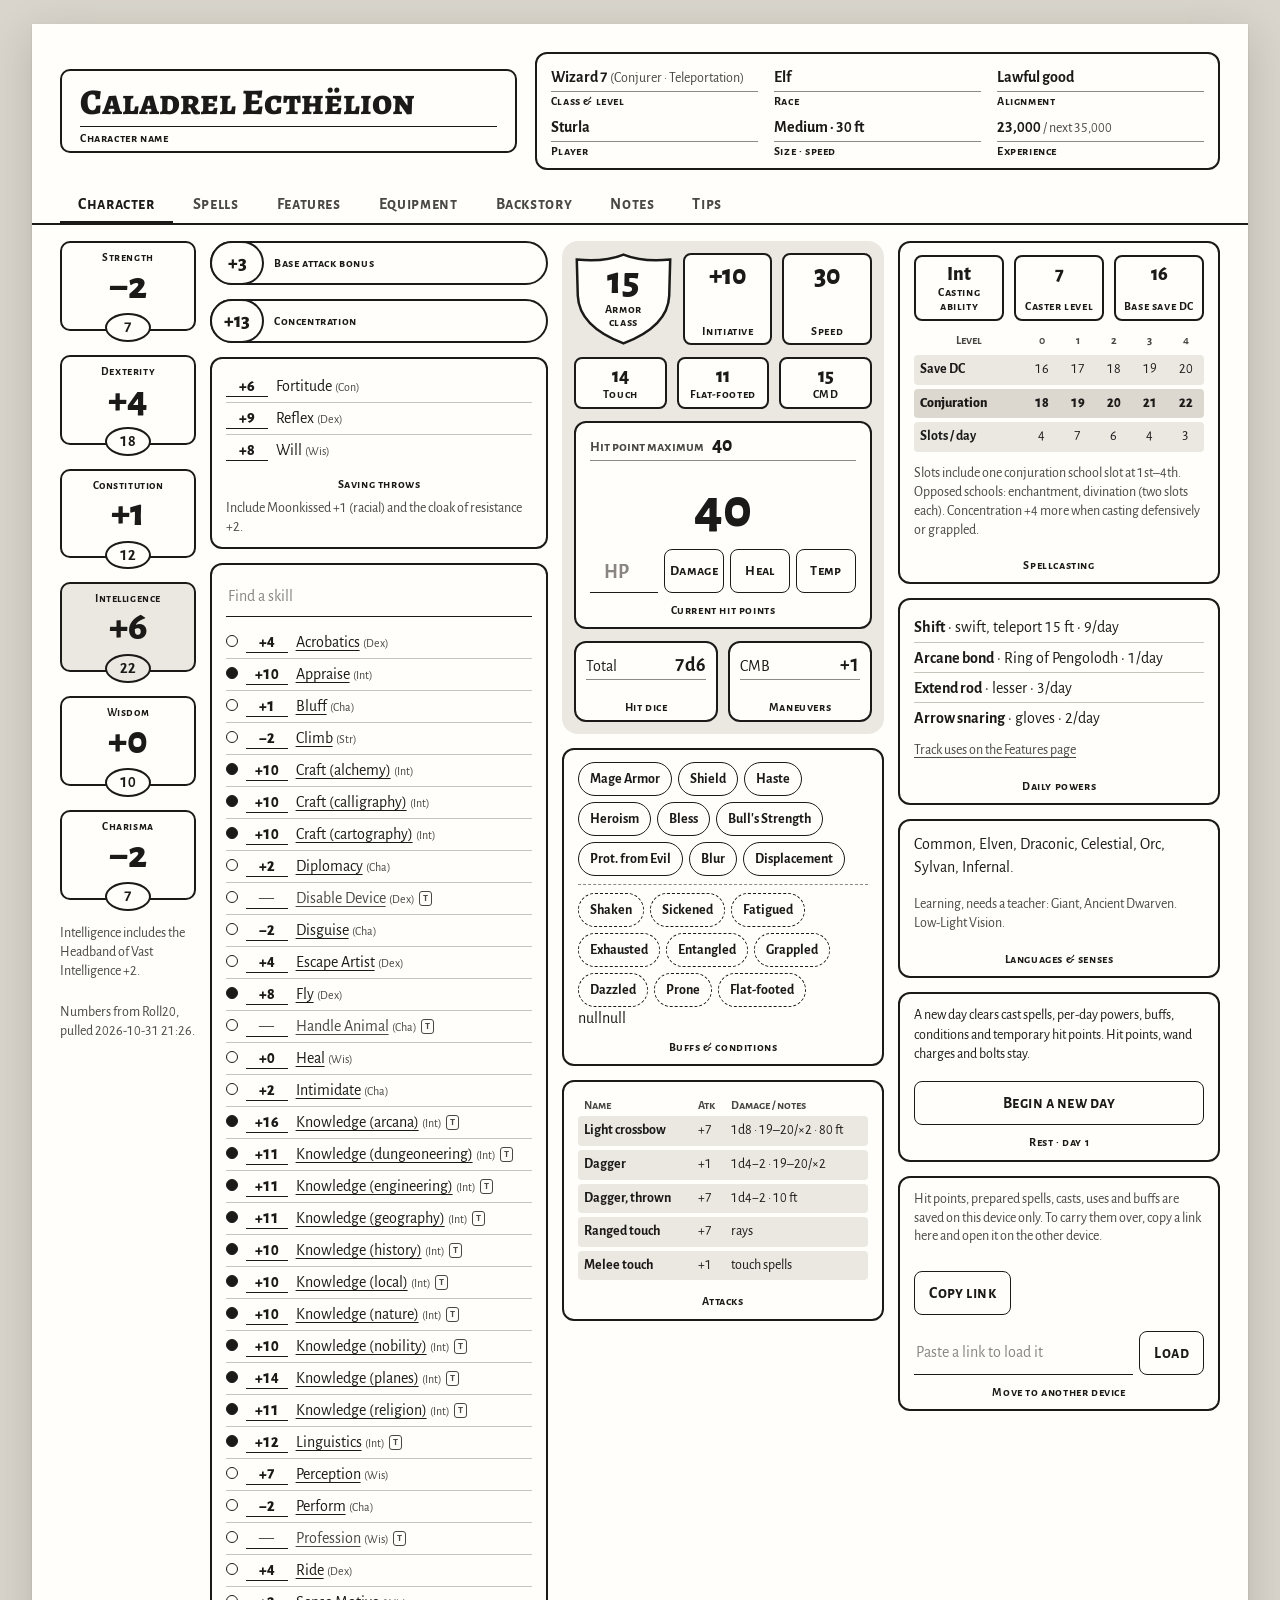
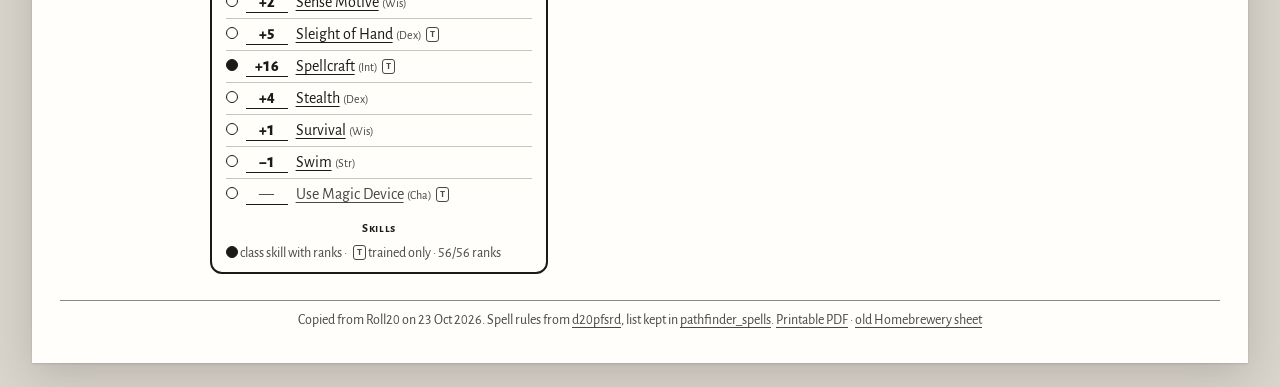
==== commit fd3c8438: "feat(site): move play state between devices with a link Copy link / Share puts the state (deflated, " ====
--- a/site/index.html
+++ b/site/index.html
@@ -10,7 +10,7 @@
 <link rel="preload" href="fonts/AlegreyaSansSC-700-latin.woff2" as="font" type="font/woff2" crossorigin>
 <link rel="stylesheet" href="fonts/alegreya.css?v=10">
 <link rel="stylesheet" href="paper.css?v=10">
-<link rel="stylesheet" href="sheet.css?v=15">
+<link rel="stylesheet" href="sheet.css?v=16">
 <link rel="manifest" href="manifest.json">
 <link rel="apple-touch-icon" href="apple-touch-icon.png">
 <link rel="icon" href="data:image/svg+xml,%3Csvg xmlns='http://www.w3.org/2000/svg' viewBox='0 0 32 32'%3E%3Cpath d='M16 2 29 7v9c0 7-6 12-13 14C9 28 3 23 3 16V7z' fill='%23fff' stroke='%23111' stroke-width='2'/%3E%3Ctext x='16' y='21' font-family='serif' font-weight='700' font-size='13' text-anchor='middle'%3E15%3C/text%3E%3C/svg%3E">
@@ -184,6 +184,21 @@
       <button class="btn wide" type="button" id="new-day">Begin a new day</button>
       <span class="lbl">Rest · <span id="day-aside"></span></span>
     </div>
+
+    <div class="box sync">
+      <p class="fine">Hit points, prepared spells, casts, uses and buffs are saved on this device only. To carry them over, copy a link here and open it on the other device.</p>
+      <div class="sync-row">
+        <button class="btn" type="button" id="state-copy">Copy link</button>
+        <button class="btn" type="button" id="state-share" hidden>Share…</button>
+      </div>
+      <div class="sync-row">
+        <label class="visually-hidden" for="state-in">Paste a play-state link</label>
+        <input class="input" id="state-in" type="text" placeholder="Paste a link to load it" autocomplete="off" spellcheck="false">
+        <button class="btn" type="button" id="state-load">Load</button>
+      </div>
+      <p class="fine" id="state-msg" role="status"></p>
+      <span class="lbl">Move to another device</span>
+    </div>
   </div>
 </section>
 
@@ -449,7 +464,7 @@
 </footer>
 </div>
 
-<script src="data/sheet.js?v=14" defer></script>
-<script src="sheet.js?v=14" defer></script>
+<script src="data/sheet.js?v=15" defer></script>
+<script src="sheet.js?v=15" defer></script>
 </body>
 </html>
--- a/site/sheet.css
+++ b/site/sheet.css
@@ -289,3 +289,10 @@
 .sp-actions { display: flex; flex-wrap: wrap; gap: 8px; align-items: center; margin: 4px 0 10px; }
 .sp-actions .btn { min-height: 40px; padding: 0 14px; font-size: var(--t-sm); }
 @media print { .slot-bar, .sp-actions { display: none !important; } }
+
+/* ---------- move play state ---------- */
+.sync-row { display: flex; gap: 6px; margin-top: 8px; }
+.sync-row .input { flex: 1 1 auto; min-width: 0; }
+.sync-row .btn { flex: 0 0 auto; padding: 0 14px; }
+#state-msg:empty { display: none; }
+@media print { .sync { display: none !important; } }
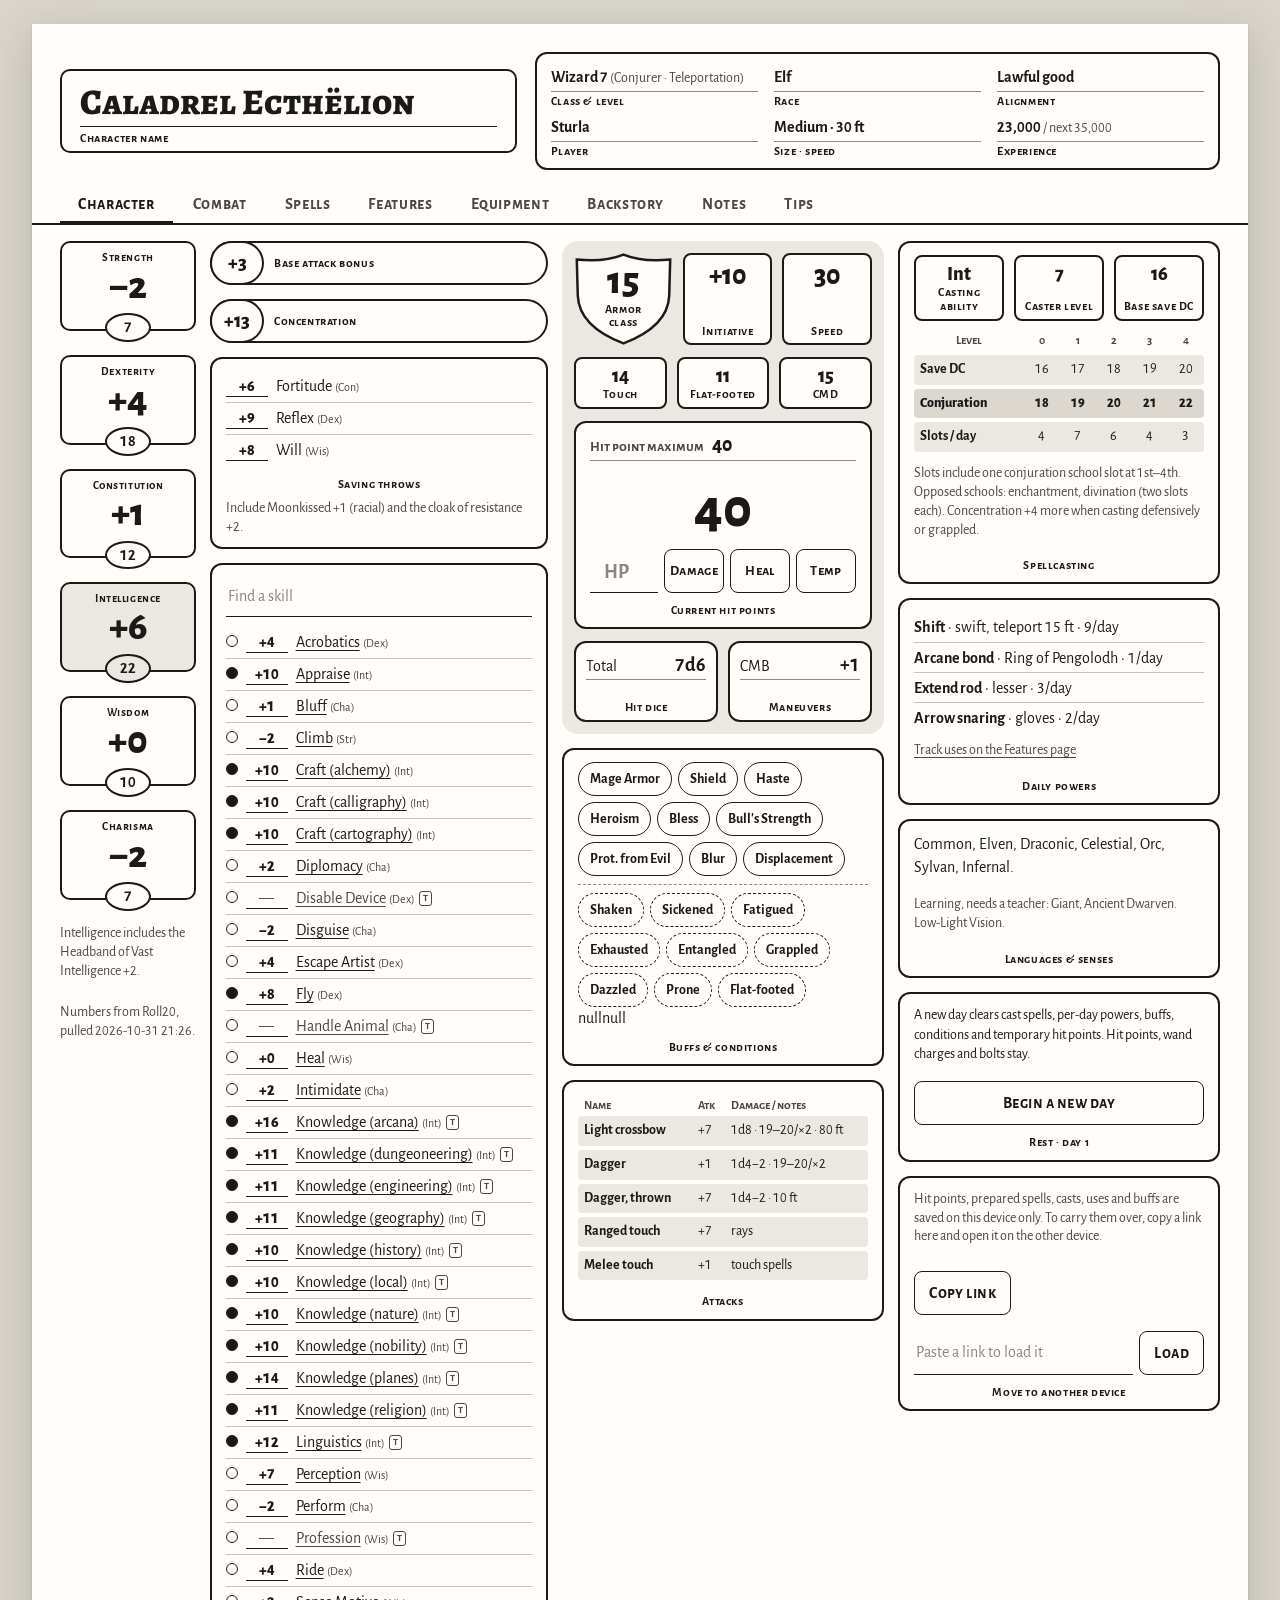
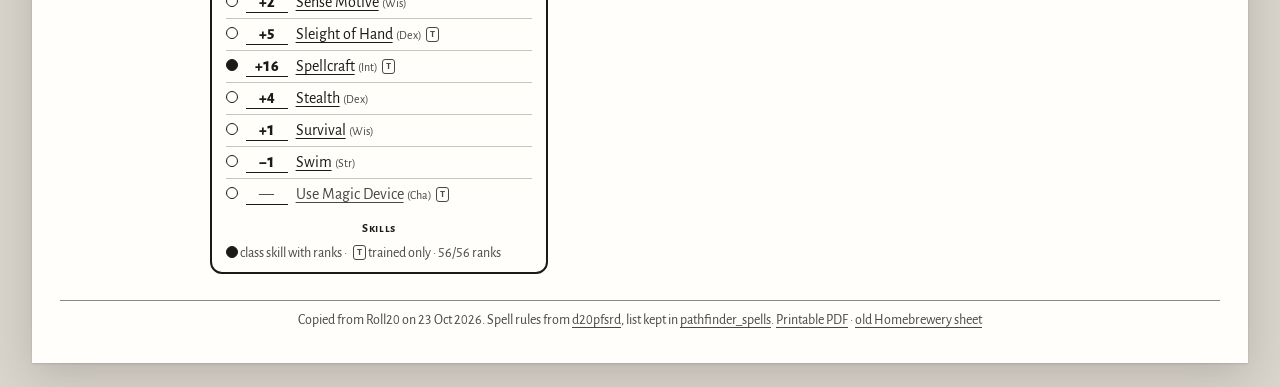
==== commit 00d26871: "feat(site): Combat tab with everything needed on your turn AC/touch/flat-footed, initiative, CMD, sp" ====
--- a/site/index.html
+++ b/site/index.html
@@ -10,7 +10,7 @@
 <link rel="preload" href="fonts/AlegreyaSansSC-700-latin.woff2" as="font" type="font/woff2" crossorigin>
 <link rel="stylesheet" href="fonts/alegreya.css?v=10">
 <link rel="stylesheet" href="paper.css?v=10">
-<link rel="stylesheet" href="sheet.css?v=16">
+<link rel="stylesheet" href="sheet.css?v=17">
 <link rel="manifest" href="manifest.json">
 <link rel="apple-touch-icon" href="apple-touch-icon.png">
 <link rel="icon" href="data:image/svg+xml,%3Csvg xmlns='http://www.w3.org/2000/svg' viewBox='0 0 32 32'%3E%3Cpath d='M16 2 29 7v9c0 7-6 12-13 14C9 28 3 23 3 16V7z' fill='%23fff' stroke='%23111' stroke-width='2'/%3E%3Ctext x='16' y='21' font-family='serif' font-weight='700' font-size='13' text-anchor='middle'%3E15%3C/text%3E%3C/svg%3E">
@@ -37,6 +37,7 @@
 
 <nav class="tabs" aria-label="Sheet pages">
   <a class="tab" href="#character">Character</a>
+  <a class="tab" href="#combat">Combat</a>
   <a class="tab" href="#spells">Spells</a>
   <a class="tab" href="#features">Features</a>
   <a class="tab" href="#gear">Equipment</a>
@@ -202,6 +203,93 @@
   </div>
 </section>
 
+<!-- ============ COMBAT ============ -->
+<section id="s-combat" class="page page-combat" aria-labelledby="h-combat">
+  <h2 id="h-combat" class="visually-hidden">Combat</h2>
+
+  <div class="grey">
+    <div class="trio">
+      <div class="shield" aria-label="Armor class"><b data-f="ac">15</b><span class="lbl">Armor<br>class</span></div>
+      <div class="sq"><b data-f="touch">14</b><span class="lbl">Touch</span></div>
+      <div class="sq"><b data-f="flatfooted">11</b><span class="lbl">Flat-footed</span></div>
+    </div>
+    <div class="trio small">
+      <div class="sq"><b data-f="initiative" data-fmt="sign">+10</b><span class="lbl">Initiative</span></div>
+      <div class="sq"><b data-f="cmd">15</b><span class="lbl">CMD</span></div>
+      <div class="sq"><b data-f="speed">30</b><span class="lbl">Speed</span></div>
+    </div>
+    <div class="box hp" aria-labelledby="c-hp-lbl">
+      <p class="max">Hit point maximum <span class="u" data-f="hp_max">40</span></p>
+      <div class="hp-row">
+        <output class="hp-now" aria-live="polite">40</output>
+        <span class="hp-temp" hidden>+<output>0</output> temp</span>
+        <span class="state" hidden>Disabled</span>
+      </div>
+      <div class="hp-ctl">
+        <label class="visually-hidden" for="c-hp-amt">Amount</label>
+        <input class="input hp-amt" id="c-hp-amt" type="number" inputmode="numeric" min="0" max="99" placeholder="HP">
+        <button class="btn" type="button" data-hp="dmg">Damage</button>
+        <button class="btn" type="button" data-hp="heal">Heal</button>
+        <button class="btn" type="button" data-hp="temp">Temp</button>
+      </div>
+      <span class="lbl" id="c-hp-lbl">Current hit points</span>
+    </div>
+  </div>
+
+  <div class="combat-col">
+    <div class="box">
+      <div class="trio small">
+        <div class="sq"><b data-f="saves.fort" data-fmt="sign">+6</b><span class="lbl">Fortitude</span></div>
+        <div class="sq"><b data-f="saves.ref" data-fmt="sign">+9</b><span class="lbl">Reflex</span></div>
+        <div class="sq"><b data-f="saves.will" data-fmt="sign">+8</b><span class="lbl">Will</span></div>
+      </div>
+      <span class="lbl">Saving throws</span>
+    </div>
+
+    <div class="box">
+      <div class="trio small">
+        <div class="sq"><b data-f="ranged" data-fmt="sign">+7</b><span class="lbl">Ranged touch</span></div>
+        <div class="sq"><b data-f="melee" data-fmt="sign">+1</b><span class="lbl">Melee touch</span></div>
+        <div class="sq"><b data-f="concentration" data-fmt="sign">+13</b><span class="lbl">Concentration</span></div>
+      </div>
+      <p class="pair c-atk"><span>Light crossbow <b data-f="attacks.crossbow_light.atk">+7</b></span><span data-f="attacks.crossbow_light.line">1d8 · 19–20/×2 · 80 ft</span></p>
+      <span class="lbl">Attacks &amp; casting</span>
+    </div>
+
+    <div class="box casting">
+      <table class="grid dc">
+        <caption class="visually-hidden">Spell save DCs by spell level</caption>
+        <thead><tr><th scope="col">Level</th><th scope="col">0</th><th scope="col">1</th><th scope="col">2</th><th scope="col">3</th><th scope="col">4</th></tr></thead>
+        <tbody>
+          <tr class="hl"><th scope="row">Conjuration</th><td data-f="dc_conj.0">18</td><td data-f="dc_conj.1">19</td><td data-f="dc_conj.2">20</td><td data-f="dc_conj.3">21</td><td data-f="dc_conj.4">22</td></tr>
+          <tr><th scope="row">Other</th><td data-f="dc.0">16</td><td data-f="dc.1">17</td><td data-f="dc.2">18</td><td data-f="dc.3">19</td><td data-f="dc.4">20</td></tr>
+        </tbody>
+      </table>
+      <span class="lbl">Spell save DCs</span>
+    </div>
+  </div>
+
+  <div class="combat-col">
+    <div class="box">
+      <div class="slot-bar inline" data-slotbar role="group" aria-label="Prepared slots left, by spell level"></div>
+      <span class="lbl">Slots left · <a href="#spells">Spells</a></span>
+    </div>
+
+    <div class="box c-powers">
+      <div data-pips="shift"></div>
+      <div data-pips="bond"></div>
+      <div data-pips="rod"></div>
+      <div data-pips="gloves"></div>
+      <span class="lbl">Daily powers</span>
+    </div>
+
+    <div class="box fx-box">
+      <div data-fx></div>
+      <span class="lbl">Buffs &amp; conditions</span>
+    </div>
+  </div>
+</section>
+
 <!-- ============ SPELLS ============ -->
 <section id="s-spells" class="page page-spells" aria-labelledby="h-spells">
   <h2 id="h-spells" class="visually-hidden">Spells</h2>
@@ -464,7 +552,7 @@
 </footer>
 </div>
 
-<script src="data/sheet.js?v=15" defer></script>
-<script src="sheet.js?v=15" defer></script>
+<script src="data/sheet.js?v=16" defer></script>
+<script src="sheet.js?v=16" defer></script>
 </body>
 </html>
--- a/site/sheet.css
+++ b/site/sheet.css
@@ -296,3 +296,18 @@
 .sync-row .btn { flex: 0 0 auto; padding: 0 14px; }
 #state-msg:empty { display: none; }
 @media print { .sync { display: none !important; } }
+
+/* ---------- combat page ---------- */
+.page-combat { align-items: start; }
+.combat-col { display: flex; flex-direction: column; gap: var(--gap); min-width: 0; }
+.page-combat .trio.small .sq b { font-size: var(--t-xl); }
+.c-atk { margin: 10px 0 0; flex-wrap: wrap; font-size: var(--t-sm); }
+.c-atk b { font-size: var(--t-md); }
+.slot-bar.inline { position: static; margin: 0; padding: 0; border: 0; background: none; }
+.slot-bar.inline .slot-chip { flex: 1 1 0; min-width: 0; }
+.c-powers [data-pips] { display: flex; flex-wrap: wrap; align-items: center; gap: 4px 10px; padding: 6px 0; border-bottom: 1px solid var(--hair); }
+.c-powers [data-pips]:last-of-type { border-bottom: 0; }
+.pip-name { flex: 1 0 9rem; font-weight: 700; }
+@media (min-width: 720px) { .page-combat { grid-template-columns: repeat(2, minmax(0, 1fr)); } .page-combat > .grey { grid-row: span 2; } }
+@media (min-width: 1100px) { .page-combat { grid-template-columns: repeat(3, minmax(0, 1fr)); } .page-combat > .grey { grid-row: auto; } }
+@media print { main > section.page-combat { display: none !important; } }
